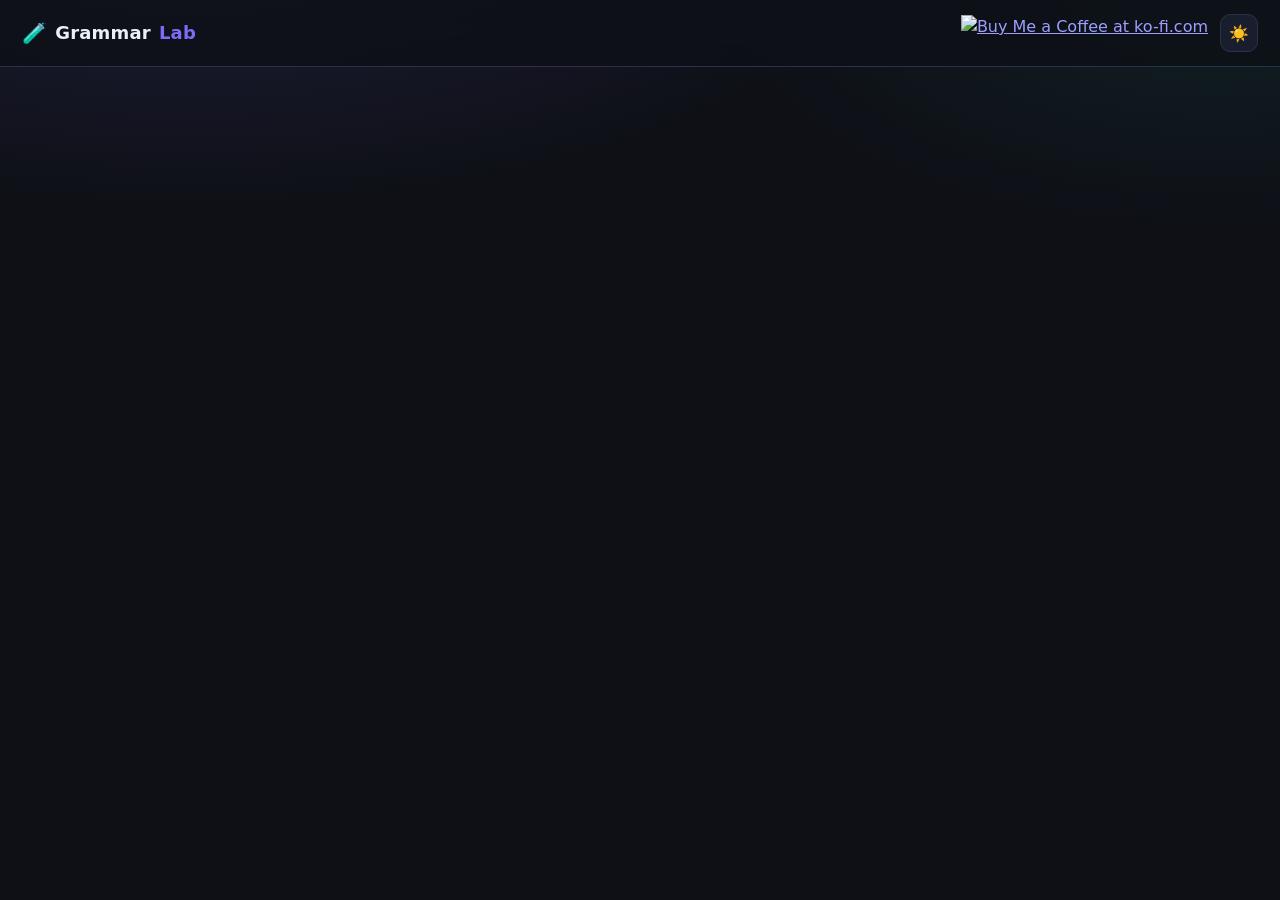
==== index.html @ 800ba4bb "Point every link at wildbil2me/sentence-app Replaces the YOUR-GITHUB-USERNAME placeholders with the " ====
<!DOCTYPE html>
<html lang="en" data-theme="dark">
<head>
  <meta charset="UTF-8" />
  <meta name="viewport" content="width=device-width, initial-scale=1.0" />
  <title>Grammar Lab — sentence building blocks</title>
  <link rel="icon" href="data:image/svg+xml,<svg xmlns=%22http://www.w3.org/2000/svg%22 viewBox=%220 0 100 100%22><text y=%22.9em%22 font-size=%2290%22>🧪</text></svg>" />
  <link rel="stylesheet" href="css/styles.css" />
</head>
<body>
  <nav class="topbar">
    <a class="brand" href="#/"><span class="flask">🧪</span>Grammar <em>Lab</em></a>
    <a class="kofi" href="https://ko-fi.com/O1F623ASR1" target="_blank" rel="noopener noreferrer"><img height="36" style="border:0px;height:36px;" src="https://storage.ko-fi.com/cdn/kofi6.png?v=6" alt="Buy Me a Coffee at ko-fi.com" /></a>
    <button id="theme-toggle" title="Toggle light / dark theme">☀️</button>
  </nav>

  <main id="app"></main>
  <div id="toasts" aria-live="polite"></div>

  <script src="js/labels.js"></script>
  <script src="js/tokenize.js"></script>
  <script src="js/store.js"></script>
  <script src="js/examples.js"></script>
  <script src="js/render.js"></script>
  <script src="js/editor.js"></script>
  <script src="js/display.js"></script>
  <script src="js/quiz.js"></script>
  <script src="js/app.js"></script>
</body>
</html>
---- css/styles.css ----
/* ====================================================================
   Grammar Lab — design system
   ==================================================================== */

:root[data-theme="dark"] {
  --bg: #0e1016;
  --bg-soft: #141826;
  --card: #191e2e;
  --card-2: #1f2537;
  --line: #2b3149;
  --text: #edeff7;
  --muted: #9aa3bd;
  --accent: #7c6cf6;
  --accent-soft: rgba(124, 108, 246, 0.16);
  --accent-2: #2dd4bf;
  --danger: #f4574d;
  --ok: #34d399;
  --shadow: 0 10px 30px rgba(0, 0, 0, 0.35);
  --hl: rgba(255, 214, 79, 0.22);
  --hl-line: #ffd64f;
  --chip-text: #10131c;
  color-scheme: dark;
}

:root[data-theme="light"] {
  --bg: #f4f5fa;
  --bg-soft: #eceef6;
  --card: #ffffff;
  --card-2: #f6f7fc;
  --line: #dcdfeb;
  --text: #1c2133;
  --muted: #5d6478;
  --accent: #5b4bd6;
  --accent-soft: rgba(91, 75, 214, 0.12);
  --accent-2: #0d9488;
  --danger: #d43a31;
  --ok: #0e9f6e;
  --shadow: 0 10px 26px rgba(30, 35, 60, 0.12);
  --hl: rgba(255, 200, 40, 0.35);
  --hl-line: #d99c00;
  --chip-text: #16191f;
  color-scheme: light;
}

* { box-sizing: border-box; margin: 0; padding: 0; }

html { scroll-behavior: smooth; }

body {
  font-family: "Segoe UI Variable Text", "Segoe UI", system-ui, -apple-system, "Helvetica Neue", sans-serif;
  background: var(--bg);
  background-image:
    radial-gradient(1200px 500px at 15% -10%, var(--accent-soft), transparent 60%),
    radial-gradient(900px 420px at 95% 0%, rgba(45, 212, 191, 0.08), transparent 55%);
  background-attachment: fixed;
  color: var(--text);
  line-height: 1.55;
  min-height: 100vh;
}

/* ---------------- top bar ---------------- */
.topbar {
  display: flex;
  align-items: center;
  gap: 12px;
  padding: 14px 22px;
  position: sticky;
  top: 0;
  z-index: 40;
  backdrop-filter: blur(12px);
  background: color-mix(in srgb, var(--bg) 78%, transparent);
  border-bottom: 1px solid var(--line);
}

.topbar .brand {
  font-weight: 700;
  font-size: 18px;
  letter-spacing: 0.2px;
  text-decoration: none;
  color: var(--text);
  display: flex;
  align-items: center;
  gap: 8px;
}

.topbar .brand .flask { font-size: 20px; }
.topbar .brand em { font-style: normal; color: var(--accent); }

.topbar .kofi {
  margin-left: auto;
  display: flex;
  align-items: center;
}

#theme-toggle {
  border: 1px solid var(--line);
  background: var(--card);
  color: var(--text);
  width: 38px;
  height: 38px;
  border-radius: 10px;
  font-size: 16px;
  cursor: pointer;
  transition: transform 0.15s ease, border-color 0.15s ease;
}
#theme-toggle:hover { transform: translateY(-1px); border-color: var(--accent); }

#app { max-width: 1060px; margin: 0 auto; padding: 26px 22px 90px; }

.view { animation: view-in 0.3s ease both; }
@keyframes view-in {
  from { opacity: 0; transform: translateY(8px); }
  to { opacity: 1; transform: none; }
}

/* ---------------- generic components ---------------- */
.card {
  background: var(--card);
  border: 1px solid var(--line);
  border-radius: 16px;
  padding: 20px;
  box-shadow: var(--shadow);
}

.btn {
  display: inline-flex;
  align-items: center;
  gap: 6px;
  padding: 8px 14px;
  border-radius: 10px;
  border: 1px solid var(--line);
  background: var(--card-2);
  color: var(--text);
  font: inherit;
  font-size: 14px;
  font-weight: 600;
  text-decoration: none;
  cursor: pointer;
  transition: transform 0.12s ease, border-color 0.12s ease, background 0.12s ease, box-shadow 0.12s ease;
  user-select: none;
}
.btn:hover { transform: translateY(-1px); border-color: var(--accent); }
.btn:active { transform: translateY(0); }
.btn:disabled { opacity: 0.55; cursor: default; transform: none; }

.btn-primary {
  background: linear-gradient(135deg, var(--accent), color-mix(in srgb, var(--accent) 60%, var(--accent-2)));
  border-color: transparent;
  color: #fff;
}
.btn-primary:hover { box-shadow: 0 6px 18px var(--accent-soft); border-color: transparent; }

.btn-accent { border-color: var(--accent-2); color: var(--accent-2); }
.btn-ghost { background: transparent; border-color: transparent; color: var(--muted); }
.btn-ghost:hover { color: var(--text); border-color: var(--line); }
.btn-danger:hover { border-color: var(--danger); color: var(--danger); }
.btn-sm { padding: 4px 9px; font-size: 13px; border-radius: 8px; }
.btn-big { padding: 12px 22px; font-size: 16px; border-radius: 12px; }

.btn-row { display: flex; align-items: center; gap: 10px; flex-wrap: wrap; margin-top: 12px; }
.btn-row-center { justify-content: center; }
.spacer { flex: 1; }

.muted-note { color: var(--muted); font-size: 13px; }

.pill {
  border: 1px solid var(--line);
  background: var(--card-2);
  color: var(--muted);
  font: inherit;
  font-size: 13px;
  font-weight: 600;
  padding: 5px 12px;
  border-radius: 999px;
  cursor: pointer;
  transition: all 0.15s ease;
}
.pill:hover { border-color: var(--accent); color: var(--text); }
.pill.is-on {
  background: var(--accent-soft);
  border-color: var(--accent);
  color: var(--text);
}
.pill-lg { font-size: 14px; padding: 8px 16px; }
.pill-count {
  display: inline-block;
  background: var(--accent);
  color: #fff;
  border-radius: 999px;
  font-size: 11px;
  padding: 0 7px;
  margin-left: 4px;
}
.pill:not(.is-on) .pill-count { background: var(--line); color: var(--muted); }

.mini-pill {
  display: inline-block;
  font-size: 11px;
  font-weight: 700;
  letter-spacing: 0.3px;
  color: var(--accent);
  background: var(--accent-soft);
  border-radius: 999px;
  padding: 2px 9px;
  margin-right: 5px;
}

.swatch {
  display: inline-block;
  width: 14px;
  height: 14px;
  border-radius: 4px;
  background: var(--c, var(--accent));
  flex: none;
}

.empty-state { text-align: center; padding: 44px 24px; }
.empty-emoji { font-size: 42px; margin-bottom: 10px; }
.empty-state p { color: var(--muted); max-width: 420px; margin: 6px auto 0; }

.hint-strip {
  margin: 16px 0;
  padding: 10px 16px;
  border-radius: 12px;
  border: 1px dashed var(--line);
  color: var(--muted);
  font-size: 14px;
  background: var(--bg-soft);
}

/* ---------------- toasts ---------------- */
#toasts {
  position: fixed;
  bottom: 20px;
  left: 50%;
  transform: translateX(-50%);
  display: flex;
  flex-direction: column;
  align-items: center;
  gap: 8px;
  z-index: 100;
  pointer-events: none;
}
.toast {
  background: var(--card);
  border: 1px solid var(--accent);
  color: var(--text);
  padding: 10px 18px;
  border-radius: 12px;
  font-size: 14px;
  box-shadow: var(--shadow);
  animation: toast-in 0.25s ease;
  max-width: min(90vw, 480px);
}
.toast.hide { opacity: 0; transition: opacity 0.4s ease; }
@keyframes toast-in { from { opacity: 0; transform: translateY(10px); } }

/* ====================================================================
   Library
   ==================================================================== */
.hero { text-align: center; padding: 34px 10px 30px; }
.hero h1 {
  font-size: clamp(38px, 6vw, 56px);
  font-weight: 800;
  letter-spacing: -1px;
}
.hero h1 span {
  background: linear-gradient(120deg, var(--accent), var(--accent-2));
  -webkit-background-clip: text;
  background-clip: text;
  color: transparent;
}
.hero p { color: var(--muted); margin-top: 8px; font-size: 16px; }
.hero .btn-row { margin-top: 22px; }

.lesson-grid {
  display: grid;
  grid-template-columns: repeat(auto-fill, minmax(310px, 1fr));
  gap: 16px;
  margin-top: 10px;
}
.lesson-card { display: flex; flex-direction: column; transition: transform 0.15s ease, border-color 0.15s ease; }
.lesson-card:hover { transform: translateY(-3px); border-color: var(--accent); }
.lesson-card h3 { font-size: 18px; }
.lesson-desc { color: var(--muted); font-size: 13px; margin-top: 4px; flex: 0; }
.lesson-meta { display: flex; gap: 6px; color: var(--muted); font-size: 13px; margin-top: 10px; }
.lesson-layers { margin-top: 8px; }
.lesson-actions { margin-top: auto; padding-top: 14px; }

.section-title {
  font-size: 15px;
  font-weight: 800;
  letter-spacing: 0.6px;
  text-transform: uppercase;
  color: var(--muted);
  margin: 26px 0 12px;
}
.section-sub { margin: -6px 0 12px; }
.examples-block { margin-top: 8px; }
.example-card { display: flex; flex-direction: column; border-style: dashed; }
.example-card:hover { border-color: var(--accent-2); border-style: solid; transform: translateY(-3px); }
.example-card .lesson-desc { flex: 1; }

/* ====================================================================
   Sentence rendering (shared by editor / present / quiz)
   ==================================================================== */
.gl-sentence { overflow-x: auto; padding: 6px 2px 10px; }

.gl-grid {
  display: inline-grid;
  column-gap: 0.42em;
  row-gap: 7px;
  align-items: center;
  padding: 4px;
}

.gl-token {
  font-size: 19px;
  padding: 2px 1px 4px;
  border-bottom: 3px solid transparent;
  border-radius: 4px 4px 0 0;
  white-space: nowrap;
  touch-action: none;
}
.gl-size-lg .gl-token { font-size: clamp(24px, 3.4vw, 34px); border-bottom-width: 4px; }

.gl-grid.is-interactive .gl-token { cursor: crosshair; }
.gl-grid.is-interactive .gl-token:hover { background: var(--accent-soft); }

.gl-token.has-pos { border-bottom-color: var(--c); }

.gl-token.is-sel { background: var(--accent-soft); box-shadow: 0 0 0 1px var(--accent); }
.gl-token.is-sel-first { border-top-left-radius: 6px; border-bottom-left-radius: 6px; }
.gl-token.is-sel-last { border-top-right-radius: 6px; border-bottom-right-radius: 6px; }

.gl-token.is-hl {
  background: var(--hl);
  box-shadow: 0 2px 0 var(--hl-line);
  animation: hl-pulse 1.6s ease infinite;
}
@keyframes hl-pulse {
  0%, 100% { box-shadow: 0 2px 0 var(--hl-line); }
  50% { box-shadow: 0 3px 0 var(--hl-line), 0 0 14px var(--hl); }
}
.gl-token.is-hl-first { border-top-left-radius: 6px; border-bottom-left-radius: 6px; }
.gl-token.is-hl-last { border-top-right-radius: 6px; border-bottom-right-radius: 6px; }

.gl-chip {
  justify-self: center;
  font: inherit;
  font-size: 10.5px;
  font-weight: 800;
  letter-spacing: 0.4px;
  color: var(--chip-text);
  background: var(--c);
  border: none;
  border-radius: 6px;
  padding: 1px 7px;
  cursor: pointer;
  transition: transform 0.12s ease;
  animation: pop-in 0.22s ease both;
}
.gl-chip:hover { transform: scale(1.12); }
.gl-size-lg .gl-chip { font-size: 13px; padding: 2px 9px; }

/* Family (broad-class) chip stacked above a drilled-down subtype chip. */
.gl-chip-parent {
  background: color-mix(in srgb, var(--c) 20%, var(--card));
  color: var(--c);
  box-shadow: inset 0 0 0 1px color-mix(in srgb, var(--c) 60%, transparent);
  font-weight: 800;
  letter-spacing: 0.2px;
}

.gl-bar {
  font: inherit;
  display: flex;
  align-items: center;
  gap: 6px;
  min-width: 0;
  border: 1px solid color-mix(in srgb, var(--c) 55%, transparent);
  border-top: 3px solid var(--c);
  background: color-mix(in srgb, var(--c) 13%, var(--card));
  color: var(--text);
  border-radius: 7px;
  padding: 2px 8px 3px;
  font-size: 12px;
  cursor: pointer;
  text-align: left;
  transition: transform 0.12s ease, background 0.12s ease;
  animation: pop-in 0.22s ease both;
}
.gl-bar:hover { transform: translateY(-1px); background: color-mix(in srgb, var(--c) 24%, var(--card)); }
.gl-bar-abbr { font-weight: 800; color: var(--c); flex: none; }
.gl-bar-name { overflow: hidden; text-overflow: ellipsis; white-space: nowrap; color: var(--muted); }
.gl-bar-note { flex: none; font-size: 11px; opacity: 0.8; }
.gl-size-lg .gl-bar { font-size: 15px; padding: 4px 10px 5px; border-radius: 9px; }

@keyframes pop-in {
  from { opacity: 0; transform: scale(0.85); }
  to { opacity: 1; transform: none; }
}

/* ---------------- sentence type badges ---------------- */
.type-badges { display: flex; gap: 8px; flex-wrap: wrap; justify-content: center; margin-top: 16px; }
.type-badge {
  display: inline-flex;
  align-items: baseline;
  gap: 6px;
  font: inherit;
  background: color-mix(in srgb, var(--c) 14%, var(--card));
  border: 1px solid color-mix(in srgb, var(--c) 55%, transparent);
  border-left: 4px solid var(--c);
  border-radius: 8px;
  padding: 4px 12px;
  color: var(--text);
  cursor: default;
  animation: pop-in 0.22s ease both;
}
button.type-badge { cursor: pointer; transition: transform 0.12s ease, background 0.12s ease; }
button.type-badge:hover { transform: translateY(-1px); background: color-mix(in srgb, var(--c) 26%, var(--card)); }
.type-badge-cat {
  font-size: 10px;
  font-weight: 800;
  letter-spacing: 0.6px;
  text-transform: uppercase;
  color: var(--muted);
}
.type-badge-name { font-weight: 700; color: var(--c); }
.gl-size-lg + .type-badges .type-badge, .stage .type-badge { font-size: 15px; padding: 6px 14px; }

/* ---------------- editor sentence-type picker ---------------- */
.type-picker { display: flex; flex-direction: column; gap: 6px; margin-bottom: 12px; }
.type-picker-row { display: flex; align-items: center; gap: 6px; flex-wrap: wrap; }
.type-picker-label {
  font-size: 11px;
  font-weight: 800;
  letter-spacing: 0.6px;
  text-transform: uppercase;
  color: var(--muted);
  min-width: 74px;
}
.type-pill { font-size: 12px; padding: 3px 10px; }
.type-pill.is-on {
  background: color-mix(in srgb, var(--c) 18%, var(--card-2));
  border-color: var(--c);
  color: var(--text);
}
.type-pill.is-on .pill-count, .type-pill.is-on::after { color: var(--c); }

/* ---------------- popover ---------------- */
.gl-popover {
  position: absolute;
  z-index: 60;
  background: var(--card);
  border: 1px solid var(--line);
  border-radius: 14px;
  box-shadow: var(--shadow);
  padding: 14px;
  width: min(440px, calc(100vw - 24px));
  max-height: min(72vh, 620px);
  overflow-y: auto;
  animation: pop-in 0.16s ease both;
}

.palette-target {
  font-size: 13px;
  color: var(--muted);
  font-style: italic;
  margin-bottom: 8px;
  border-bottom: 1px solid var(--line);
  padding-bottom: 8px;
}
.palette-group { margin-top: 10px; }
.palette-group:first-of-type { margin-top: 0; }
.palette-group-name {
  font-size: 11px;
  font-weight: 800;
  letter-spacing: 1px;
  text-transform: uppercase;
  color: var(--muted);
  margin-bottom: 6px;
}
.palette-grid { display: flex; flex-wrap: wrap; gap: 6px; }
.palette-grid-stacked { flex-direction: column; align-items: stretch; gap: 8px; }
.palette-subgroup {
  display: flex;
  flex-wrap: wrap;
  gap: 6px;
  align-items: center;
  padding-bottom: 8px;
  border-bottom: 1px dashed var(--line);
}
.palette-subgroup:last-child { padding-bottom: 0; border-bottom: none; }
.palette-label {
  font: inherit;
  font-size: 12.5px;
  color: var(--text);
  background: color-mix(in srgb, var(--c) 12%, var(--card-2));
  border: 1px solid color-mix(in srgb, var(--c) 45%, transparent);
  border-left: 4px solid var(--c);
  border-radius: 8px;
  padding: 4px 9px;
  cursor: pointer;
  transition: transform 0.1s ease, background 0.1s ease;
}
.palette-label b { color: var(--c); margin-right: 2px; }
.palette-label:hover { transform: translateY(-1px); background: color-mix(in srgb, var(--c) 26%, var(--card-2)); }
.palette-subgroup > .palette-label:first-child { font-weight: 700; }
.palette-label-sub {
  font-size: 11.5px;
  padding: 3px 8px;
  background: color-mix(in srgb, var(--c) 7%, var(--card-2));
  border-left-width: 3px;
  color: var(--muted);
}
.palette-label-sub b { font-weight: 700; }
.palette-label-sub:hover { color: var(--text); background: color-mix(in srgb, var(--c) 18%, var(--card-2)); }

.ann-details-head { display: flex; align-items: center; gap: 8px; }
.ann-details-quote { font-style: italic; color: var(--muted); margin: 8px 0 6px; }
.ann-details-desc { font-size: 14px; }
.ann-details-example { font-size: 13px; color: var(--muted); margin-top: 6px; }
.ann-details-example b { color: var(--accent-2); }
.ann-note {
  margin-top: 10px;
  background: var(--accent-soft);
  border-left: 3px solid var(--accent);
  border-radius: 6px;
  padding: 8px 12px;
  font-size: 14px;
}
.ann-details textarea { margin-top: 10px; }

/* ====================================================================
   Editor
   ==================================================================== */
.editor-head-top { display: flex; align-items: center; gap: 8px; flex-wrap: wrap; }

.saved-flash {
  color: var(--ok);
  font-size: 13px;
  font-weight: 700;
  opacity: 0;
}
.saved-flash.show { animation: saved 1.6s ease both; }
@keyframes saved {
  0% { opacity: 0; transform: translateY(3px); }
  15%, 70% { opacity: 1; transform: none; }
  100% { opacity: 0; }
}

.title-input, .desc-input {
  width: 100%;
  background: transparent;
  border: none;
  border-bottom: 1px solid transparent;
  color: var(--text);
  font: inherit;
  padding: 4px 2px;
  outline: none;
}
.title-input { font-size: 26px; font-weight: 800; margin-top: 10px; }
.desc-input { font-size: 14px; color: var(--muted); }
.title-input:hover, .desc-input:hover,
.title-input:focus, .desc-input:focus { border-bottom-color: var(--line); }

.layer-toggles { display: flex; align-items: center; gap: 8px; flex-wrap: wrap; margin-top: 12px; }
.layer-toggles-label { color: var(--muted); font-size: 13px; font-weight: 600; }

.sentence-list { display: flex; flex-direction: column; gap: 14px; }

.sentence-card-head {
  display: flex;
  align-items: center;
  gap: 10px;
  border-bottom: 1px solid var(--line);
  padding-bottom: 10px;
  margin-bottom: 8px;
}
.sentence-num { font-weight: 800; font-size: 13px; letter-spacing: 0.6px; text-transform: uppercase; color: var(--accent); }
.sentence-meta { color: var(--muted); font-size: 13px; }
.sentence-tip { color: var(--muted); font-size: 13px; font-style: italic; padding: 2px 4px 0; }

.text-edit {
  width: 100%;
  background: var(--bg-soft);
  border: 1px solid var(--line);
  border-radius: 10px;
  color: var(--text);
  font: inherit;
  font-size: 15px;
  padding: 10px 12px;
  resize: vertical;
  outline: none;
}
.text-edit:focus { border-color: var(--accent); }

.add-text-card h3 { font-size: 15px; margin-bottom: 10px; color: var(--muted); }

/* ====================================================================
   Present mode
   ==================================================================== */
.present-head { display: flex; align-items: flex-start; gap: 12px; flex-wrap: wrap; margin-bottom: 16px; }
.present-title h2 { font-size: 22px; }

.present-controls { display: flex; align-items: center; gap: 10px; flex-wrap: wrap; margin-bottom: 14px; }
.layer-chips { display: flex; gap: 8px; flex-wrap: wrap; }

.stage {
  min-height: 260px;
  display: flex;
  flex-direction: column;
  align-items: center;
  justify-content: center;
  text-align: center;
  padding: 34px 26px;
}
.stage .gl-sentence { max-width: 100%; }
.stage-counter {
  font-size: 12px;
  font-weight: 800;
  letter-spacing: 1.4px;
  text-transform: uppercase;
  color: var(--muted);
  margin-bottom: 18px;
}
.stage-tip { color: var(--muted); font-style: italic; margin-top: 16px; }

.explain { margin-top: 14px; animation: view-in 0.25s ease both; }

.present-nav { display: flex; align-items: center; justify-content: center; gap: 18px; margin-top: 18px; }
.dots { display: flex; gap: 8px; flex-wrap: wrap; justify-content: center; }
.dot {
  width: 11px;
  height: 11px;
  border-radius: 50%;
  border: 1px solid var(--line);
  background: var(--card-2);
  cursor: pointer;
  padding: 0;
  transition: all 0.15s ease;
}
.dot.is-on { background: var(--accent); border-color: var(--accent); transform: scale(1.25); }

/* ====================================================================
   Quiz mode
   ==================================================================== */
.quiz-setup h3 { margin: 14px 0 8px; font-size: 15px; }
.quiz-setup h3:first-child { margin-top: 0; }

.quiz-head { display: flex; align-items: center; gap: 12px; margin-bottom: 16px; }
.quiz-progress {
  flex: 1;
  height: 10px;
  background: var(--card-2);
  border: 1px solid var(--line);
  border-radius: 999px;
  overflow: hidden;
}
.quiz-progress-fill {
  height: 100%;
  border-radius: 999px;
  background: linear-gradient(90deg, var(--accent), var(--accent-2));
  transition: width 0.4s ease;
}
.quiz-score { font-weight: 800; color: var(--ok); }
.quiz-streak { font-weight: 800; color: #f5a623; animation: pop-in 0.3s ease; }

.quiz-card { padding: 26px; }
.quiz-count {
  font-size: 12px;
  font-weight: 800;
  letter-spacing: 1.2px;
  text-transform: uppercase;
  color: var(--muted);
}
.quiz-prompt { font-size: 21px; margin: 8px 0 16px; }
.quiz-prompt mark { background: var(--hl); color: inherit; border-radius: 4px; padding: 0 5px; box-shadow: 0 2px 0 var(--hl-line); }
.prompt-label {
  color: var(--c);
  border-bottom: 3px solid var(--c);
  font-weight: 800;
}

.quiz-stage {
  background: var(--bg-soft);
  border: 1px solid var(--line);
  border-radius: 12px;
  padding: 16px;
  margin-bottom: 16px;
}

.quiz-answers { display: flex; flex-wrap: wrap; gap: 10px; }
.quiz-option {
  font: inherit;
  font-size: 15px;
  font-weight: 600;
  color: var(--text);
  background: var(--card-2);
  border: 1px solid var(--line);
  border-left: 5px solid var(--c);
  border-radius: 10px;
  padding: 10px 18px;
  cursor: pointer;
  transition: transform 0.12s ease, border-color 0.12s ease;
}
.quiz-option:hover:not(:disabled) { transform: translateY(-1px); border-color: var(--c); }
.quiz-option.is-right { border-color: var(--ok); background: color-mix(in srgb, var(--ok) 16%, var(--card-2)); }
.quiz-option.is-wrong { border-color: var(--danger); background: color-mix(in srgb, var(--danger) 14%, var(--card-2)); animation: shake 0.3s ease; }
@keyframes shake {
  25% { transform: translateX(-4px); }
  75% { transform: translateX(4px); }
}

.quiz-feedback {
  margin-top: 16px;
  border-radius: 12px;
  padding: 14px 16px;
  font-size: 15px;
  animation: view-in 0.25s ease both;
}
.quiz-feedback.is-right { background: color-mix(in srgb, var(--ok) 12%, var(--card)); border: 1px solid var(--ok); }
.quiz-feedback.is-wrong { background: color-mix(in srgb, var(--danger) 10%, var(--card)); border: 1px solid var(--danger); }

.quiz-results { text-align: center; padding: 40px 26px; position: relative; overflow: hidden; }
.quiz-results h2 { margin-top: 16px; }
.quiz-results h3 { margin: 22px 0 10px; font-size: 15px; color: var(--muted); text-align: left; }

.score-ring {
  width: 130px;
  height: 130px;
  margin: 0 auto;
  border-radius: 50%;
  display: flex;
  align-items: center;
  justify-content: center;
  background: conic-gradient(var(--accent) calc(var(--pct) * 1%), var(--card-2) 0);
  animation: pop-in 0.4s ease both;
}
.score-ring span {
  width: 102px;
  height: 102px;
  border-radius: 50%;
  background: var(--card);
  display: flex;
  align-items: center;
  justify-content: center;
  font-size: 30px;
  font-weight: 800;
}

.missed-row {
  display: flex;
  gap: 10px;
  align-items: flex-start;
  text-align: left;
  padding: 10px 12px;
  border: 1px solid var(--line);
  border-radius: 10px;
  margin-bottom: 8px;
  background: var(--card-2);
  font-size: 14px;
}
.missed-row .swatch { margin-top: 4px; }

.confetti { position: absolute; inset: 0; pointer-events: none; overflow: hidden; }
.confetti span {
  position: absolute;
  top: -30px;
  animation: fall 3s linear both;
}
@keyframes fall {
  to { transform: translateY(110vh) rotate(360deg); opacity: 0.4; }
}

/* ---------------- small screens ---------------- */
@media (max-width: 640px) {
  #app { padding: 16px 12px 70px; }
  .card { padding: 14px; }
  .quiz-prompt { font-size: 18px; }
  .hero p br { display: none; }
}
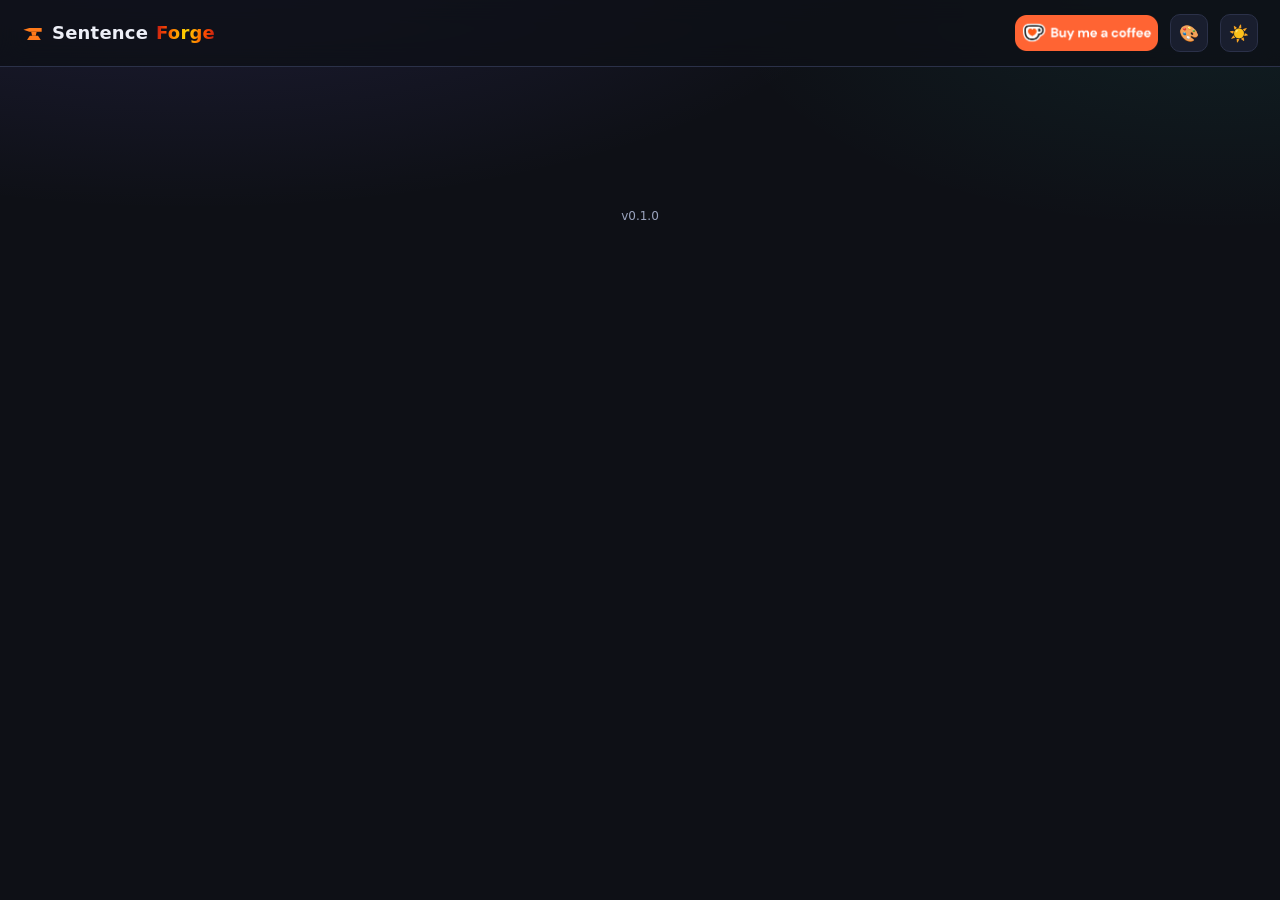
==== commit b79b64bb: "Tier B CVD palette: opt-in color-blind-friendly grammar colors Add a viewer-selectable alternate gra" ====
--- a/index.html
+++ b/index.html
@@ -3,19 +3,21 @@
 <head>
   <meta charset="UTF-8" />
   <meta name="viewport" content="width=device-width, initial-scale=1.0" />
-  <title>Grammar Lab — sentence building blocks</title>
-  <link rel="icon" href="data:image/svg+xml,<svg xmlns=%22http://www.w3.org/2000/svg%22 viewBox=%220 0 100 100%22><text y=%22.9em%22 font-size=%2290%22>🧪</text></svg>" />
+  <title>Sentence Forge — sentence building blocks</title>
+  <link rel="icon" href="data:image/svg+xml,<svg xmlns=%22http://www.w3.org/2000/svg%22 viewBox=%220 0 24 24%22 fill=%22%237c6cf6%22><polygon points=%221.5,8.5 8,6.5 21.5,6.5 21.5,10.5 8,10.5%22/><polygon points=%2210,10.5 16,10.5 15,15 11,15%22/><polygon points=%225.5,19.5 20.5,19.5 17.5,15 8.5,15%22/></svg>" />
   <link rel="stylesheet" href="css/styles.css" />
 </head>
 <body>
   <nav class="topbar">
-    <a class="brand" href="#/"><span class="flask">🧪</span>Grammar <em>Lab</em></a>
-    <a class="kofi" href="https://ko-fi.com/O1F623ASR1" target="_blank" rel="noopener noreferrer"><img height="36" style="border:0px;height:36px;" src="https://storage.ko-fi.com/cdn/kofi6.png?v=6" alt="Buy Me a Coffee at ko-fi.com" /></a>
+    <a class="brand" href="#/"><svg class="anvil" viewBox="0 0 24 24" aria-hidden="true"><polygon points="1.5,8.5 8,6.5 21.5,6.5 21.5,10.5 8,10.5"/><polygon points="10,10.5 16,10.5 15,15 11,15"/><polygon points="5.5,19.5 20.5,19.5 17.5,15 8.5,15"/></svg>Sentence <em>Forge</em></a>
+    <a class="kofi" href="https://ko-fi.com/O1F623ASR1" target="_blank" rel="noopener noreferrer" title="Buy Me a Coffee at ko-fi.com"><img src="[data-uri]" alt="Buy Me a Coffee at ko-fi.com" /></a>
+    <button id="palette-toggle" title="Grammar colors: default (click for color-blind-friendly)" aria-pressed="false">🎨</button>
     <button id="theme-toggle" title="Toggle light / dark theme">☀️</button>
   </nav>
 
   <main id="app"></main>
   <div id="toasts" aria-live="polite"></div>
+  <footer class="appfoot"><span data-role="version"></span></footer>
 
   <script src="js/labels.js"></script>
   <script src="js/tokenize.js"></script>
--- a/css/styles.css
+++ b/css/styles.css
@@ -1,5 +1,5 @@
 /* ====================================================================
-   Grammar Lab — design system
+   Sentence Forge — design system
    ==================================================================== */
 
 :root[data-theme="dark"] {
@@ -42,6 +42,17 @@
   color-scheme: light;
 }
 
+/* "Forge heat" brand palette — the glowing-metal gradient shared by the hero
+   wordmark and the top-bar brand. Theme-independent (identical in light/dark). */
+:root {
+  --forge-gradient: linear-gradient(
+    100deg,
+    #b31217 0%, #ff4e00 20%, #ff9a00 35%, #ffd400 50%,
+    #ff9a00 65%, #ff4e00 80%, #b31217 100%
+  );
+  --forge-solid: #ff7a1a;
+}
+
 * { box-sizing: border-box; margin: 0; padding: 0; }
 
 html { scroll-behavior: smooth; }
@@ -83,16 +94,30 @@
   gap: 8px;
 }
 
-.topbar .brand .flask { font-size: 20px; }
-.topbar .brand em { font-style: normal; color: var(--accent); }
+.topbar .brand .anvil {
+  width: 22px;
+  height: 22px;
+  fill: var(--forge-solid);
+  flex: none;
+}
+.topbar .brand em {
+  font-style: normal;
+  background: var(--forge-gradient);
+  background-size: 100% 100%;
+  -webkit-background-clip: text;
+  background-clip: text;
+  color: transparent;
+}
 
 .topbar .kofi {
   margin-left: auto;
   display: flex;
   align-items: center;
 }
-
-#theme-toggle {
+.topbar .kofi img { height: 36px; width: auto; border: 0; display: block; }
+
+#theme-toggle,
+#palette-toggle {
   border: 1px solid var(--line);
   background: var(--card);
   color: var(--text);
@@ -103,7 +128,10 @@
   cursor: pointer;
   transition: transform 0.15s ease, border-color 0.15s ease;
 }
-#theme-toggle:hover { transform: translateY(-1px); border-color: var(--accent); }
+#theme-toggle:hover,
+#palette-toggle:hover { transform: translateY(-1px); border-color: var(--accent); }
+/* Pressed state for the color-blind palette toggle (aria-pressed=true). */
+#palette-toggle[aria-pressed="true"] { border-color: var(--accent); box-shadow: inset 0 0 0 1px var(--accent); }
 
 #app { max-width: 1060px; margin: 0 auto; padding: 26px 22px 90px; }
 
@@ -181,7 +209,16 @@
   border-color: var(--accent);
   color: var(--text);
 }
-.pill-lg { font-size: 14px; padding: 8px 16px; }
+/* Fixed height so a pill that wraps to a second row never collapses into a
+   thin bar; inline-flex vertically centers the label and its count. */
+.pill-lg {
+  display: inline-flex;
+  align-items: center;
+  min-height: 40px;
+  box-sizing: border-box;
+  font-size: 14px;
+  padding: 8px 16px;
+}
 .pill-count {
   display: inline-block;
   background: var(--accent);
@@ -216,6 +253,12 @@
 
 .empty-state { text-align: center; padding: 44px 24px; }
 .empty-emoji { font-size: 42px; margin-bottom: 10px; }
+.empty-anvil {
+  width: 48px;
+  height: 48px;
+  fill: var(--muted);
+  margin-bottom: 10px;
+}
 .empty-state p { color: var(--muted); max-width: 420px; margin: 6px auto 0; }
 
 .hint-strip {
@@ -264,14 +307,119 @@
   font-weight: 800;
   letter-spacing: -1px;
 }
-.hero h1 span {
-  background: linear-gradient(120deg, var(--accent), var(--accent-2));
+.hero h1 .fx {
+  background: var(--forge-gradient);
+  background-size: 220% 100%;
   -webkit-background-clip: text;
   background-clip: text;
   color: transparent;
+  animation: forge-heat 4s ease-in-out infinite;
+}
+@keyframes forge-heat {
+  0%   { background-position: 0% 50%; }
+  50%  { background-position: 100% 50%; }
+  100% { background-position: 0% 50%; }
+}
+@media (prefers-reduced-motion: reduce) {
+  .hero h1 .fx { animation: none; }
+}
+/* "Alpha" badge riding the end of the wordmark. */
+.hero h1 .hero-alpha {
+  display: inline-block;
+  vertical-align: top;
+  transform: translateY(0.35em);
+  margin-left: 10px;
+  font-size: 0.28em;
+  font-weight: 800;
+  letter-spacing: 1.5px;
+  text-transform: uppercase;
+  color: #fff;
+  -webkit-text-fill-color: #fff;
+  background: var(--forge-solid);
+  border-radius: 999px;
+  padding: 4px 10px;
 }
 .hero p { color: var(--muted); margin-top: 8px; font-size: 16px; }
-.hero .btn-row { margin-top: 22px; }
+.hero-actions { margin: 20px 0 42px; }
+
+/* ---- "how the blocks work" self-playing demo (above Your lessons) ---- */
+.blocks-demo { text-align: center; margin: 6px 0 8px; }
+.blocks-demo-cap { color: var(--muted); font-size: 14px; margin-bottom: 10px; }
+.blocks-demo-card {
+  display: inline-block;
+  position: relative;
+  max-width: 100%;
+  padding: 14px 20px 16px;
+}
+.blocks-demo-stage { display: flex; justify-content: center; }
+.blocks-demo-stage .gl-sentence { align-items: center; }
+/* Colour eases in with the Words layer instead of snapping on. */
+.blocks-demo-stage .gl-token { transition: border-bottom-color 0.3s ease; }
+
+.blocks-demo-steps {
+  display: flex;
+  align-items: center;
+  justify-content: center;
+  gap: 8px;
+  margin-top: 12px;
+}
+.blocks-demo-pill {
+  font-size: 11px;
+  font-weight: 800;
+  letter-spacing: 0.5px;
+  text-transform: uppercase;
+  color: var(--muted);
+  background: var(--card-2);
+  border: 1px solid var(--line);
+  border-radius: 999px;
+  padding: 3px 12px;
+  transition: color 0.25s ease, background 0.25s ease, border-color 0.25s ease;
+}
+.blocks-demo-pill.is-on {
+  color: var(--accent);
+  background: var(--accent-soft);
+  border-color: var(--accent);
+}
+.blocks-demo-arrow { color: var(--muted); font-size: 12px; opacity: 0.7; }
+
+/* Fake pointer that clicks each step pill as its layer appears. */
+.blocks-demo-cursor {
+  position: absolute;
+  top: 0;
+  left: 0;
+  width: 22px;
+  height: 22px;
+  z-index: 3;
+  pointer-events: none;
+  transform-origin: top left;
+  transition: transform 0.45s cubic-bezier(0.4, 0.1, 0.2, 1);
+  filter: drop-shadow(0 2px 3px rgba(0, 0, 0, 0.4));
+}
+.blocks-demo-cursor svg { display: block; }
+.blocks-demo-cursor svg path {
+  fill: #fff;
+  stroke: #10131c;
+  stroke-width: 1.4;
+  stroke-linejoin: round;
+}
+/* The tap scale lives on the inner svg so it can't fight the wrapper's
+   translate; its origin is the pointer tip so the tip stays put. */
+.blocks-demo-cursor.is-tap svg {
+  transform-origin: 6px 4px;
+  animation: bd-cursor-tap 0.32s ease;
+}
+@keyframes bd-cursor-tap {
+  0%, 100% { transform: scale(1); }
+  45% { transform: scale(0.76); }
+}
+.blocks-demo-pill.is-tap { animation: bd-pill-tap 0.5s ease; }
+@keyframes bd-pill-tap {
+  0% { box-shadow: 0 0 0 0 var(--accent-soft); }
+  100% { box-shadow: 0 0 0 9px transparent; }
+}
+@media (prefers-reduced-motion: reduce) {
+  .blocks-demo-cursor { display: none; }
+}
 
 .lesson-grid {
   display: grid;
@@ -295,6 +443,9 @@
   color: var(--muted);
   margin: 26px 0 12px;
 }
+.section-head { display: flex; align-items: center; justify-content: space-between; gap: 12px; }
+.section-head .section-title { margin-bottom: 0; }
+.appfoot { text-align: center; padding: 24px 12px; color: var(--muted); font-size: 12px; }
 .section-sub { margin: -6px 0 12px; }
 .examples-block { margin-top: 8px; }
 .example-card { display: flex; flex-direction: column; border-style: dashed; }
@@ -304,15 +455,33 @@
 /* ====================================================================
    Sentence rendering (shared by editor / present / quiz)
    ==================================================================== */
-.gl-sentence { overflow-x: auto; padding: 6px 2px 10px; }
+/* Tokens wrap onto successive lines: one .gl-grid per visual line, stacked
+   vertically so a long sentence grows downward instead of scrolling sideways. */
+.gl-sentence {
+  display: flex;
+  flex-direction: column;
+  align-items: flex-start;
+  row-gap: 10px;
+  padding: 6px 2px 10px;
+}
 
 .gl-grid {
   display: inline-grid;
   column-gap: 0.42em;
   row-gap: 7px;
   align-items: center;
+  justify-content: start;
   padding: 4px;
-}
+  max-width: 100%;
+  /* Only an over-wide single line (e.g. one token longer than the container)
+     scrolls, and it scrolls alone — never the whole sentence. The scrollbar
+     chrome is hidden: a long annotation label wider than its token no longer
+     shows a bar (the recurring narrow-width eyesore), while an over-wide token
+     stays reachable by wheel/trackpad/touch scroll. */
+  overflow-x: auto;
+  scrollbar-width: none;          /* Firefox */
+}
+.gl-grid::-webkit-scrollbar { display: none; }   /* Chromium / Edge / WebKit */
 
 .gl-token {
   font-size: 19px;
@@ -378,6 +547,10 @@
   align-items: center;
   gap: 6px;
   min-width: 0;
+  /* One labeled bar's natural height (12px x 1.55 + 5px padding + 4px border),
+     so an empty continuation segment of a wrapped span can't collapse into a
+     thin bar. Same collapse the layer pills solve with .pill-lg min-height. */
+  min-height: 28px;
   border: 1px solid color-mix(in srgb, var(--c) 55%, transparent);
   border-top: 3px solid var(--c);
   background: color-mix(in srgb, var(--c) 13%, var(--card));
@@ -391,10 +564,27 @@
   animation: pop-in 0.22s ease both;
 }
 .gl-bar:hover { transform: translateY(-1px); background: color-mix(in srgb, var(--c) 24%, var(--card)); }
+
+/* Segment edges cut by a line break: square the inner corner and drop the
+   cut border so a wrapped chip/bar reads as one continuous band. */
+.gl-bar.is-cont-left, .gl-chip.is-cont-left {
+  border-top-left-radius: 0; border-bottom-left-radius: 0;
+}
+.gl-bar.is-cont-right, .gl-chip.is-cont-right {
+  border-top-right-radius: 0; border-bottom-right-radius: 0;
+}
+.gl-bar.is-cont-left { border-left-color: transparent; }
+.gl-bar.is-cont-right { border-right-color: transparent; }
+
 .gl-bar-abbr { font-weight: 800; color: var(--c); flex: none; }
 .gl-bar-name { overflow: hidden; text-overflow: ellipsis; white-space: nowrap; color: var(--muted); }
 .gl-bar-note { flex: none; font-size: 11px; opacity: 0.8; }
-.gl-size-lg .gl-bar { font-size: 15px; padding: 4px 10px 5px; border-radius: 9px; }
+.gl-size-lg .gl-bar { font-size: 15px; padding: 4px 10px 5px; border-radius: 9px; min-height: 37px; }
+
+/* Reserved-but-hidden layer (Present mode): keeps its grid track's height so a
+   toggled layer appears in place instead of resizing the whole block.
+   visibility:hidden also makes the chip/bar unclickable, which is what we want. */
+.gl-hidden { visibility: hidden; }
 
 @keyframes pop-in {
   from { opacity: 0; transform: scale(0.85); }
@@ -448,6 +638,43 @@
 }
 .type-pill.is-on .pill-count, .type-pill.is-on::after { color: var(--c); }
 
+/* ---------------- sentence note ---------------- */
+/* Present-mode line under the type badges; only shown when a note exists. */
+.sentence-note {
+  max-width: 640px;
+  margin: 12px auto 0;
+  text-align: center;
+  color: var(--muted);
+  font-size: 14px;
+  font-style: italic;
+  line-height: 1.4;
+}
+.stage .sentence-note { font-size: 15px; }
+.sentence-note-tag {
+  font-size: 10px;
+  font-weight: 800;
+  letter-spacing: 0.6px;
+  text-transform: uppercase;
+  font-style: normal;
+}
+/* Editor: free-text note field beneath the type picker. */
+.sentence-note-edit { display: flex; align-items: center; gap: 6px; margin-bottom: 12px; }
+.sentence-notes-input {
+  flex: 1;
+  min-width: 0;
+  background: var(--bg-soft);
+  border: 1px solid var(--line);
+  border-radius: 8px;
+  color: var(--text);
+  font: inherit;
+  font-size: 13px;
+  padding: 5px 10px;
+  outline: none;
+}
+.sentence-notes-input:focus { border-color: var(--accent); }
+/* Practice feedback: note appended after the type explanation. */
+.quiz-note { color: var(--muted); font-style: italic; }
+
 /* ---------------- popover ---------------- */
 .gl-popover {
   position: absolute;
@@ -601,20 +828,54 @@
 /* ====================================================================
    Present mode
    ==================================================================== */
-.present-head { display: flex; align-items: flex-start; gap: 12px; flex-wrap: wrap; margin-bottom: 16px; }
+/* Present gets a wider column than the rest of the app so the sentence has more
+   room to breathe (and wraps less), and a trimmed bottom padding so the stage
+   can claim the height. The view is a full-height flex column whose middle —
+   the stage — is the only part that scrolls. */
+#app:has(.view-present) { max-width: 1280px; padding-bottom: 28px; }
+
+.view-present {
+  display: flex;
+  flex-direction: column;
+  min-height: calc(100vh - 120px);
+}
+
+/* Title and the Edit / Quiz / Full screen actions share one row: the title
+   column grows to fill (basis 0 so its long description never forces a wrap),
+   the actions stay a fixed cluster on the right. */
+.present-head { display: flex; align-items: flex-start; gap: 12px; flex-wrap: wrap; margin-bottom: 14px; }
+.present-title { flex: 1 1 0; min-width: 0; }
 .present-title h2 { font-size: 22px; }
+.present-title .muted-note {
+  display: -webkit-box;
+  -webkit-line-clamp: 2;
+  -webkit-box-orient: vertical;
+  overflow: hidden;
+}
+.present-actions { display: flex; align-items: center; gap: 8px; flex: none; }
 
 .present-controls { display: flex; align-items: center; gap: 10px; flex-wrap: wrap; margin-bottom: 14px; }
-.layer-chips { display: flex; gap: 8px; flex-wrap: wrap; }
+/* align-content:flex-start keeps wrapped rows from being stretched into thin
+   bars; the pills carry their own fixed height. */
+.layer-chips { display: flex; align-items: center; align-content: flex-start; gap: 8px; flex-wrap: wrap; }
+
+/* Stage + the vertical sentence switcher sit side by side; the stage takes all
+   remaining width and height, the switcher is a fixed rail on the right. */
+.present-main { display: flex; align-items: stretch; gap: 16px; flex: 1 1 auto; min-height: 0; }
 
 .stage {
+  flex: 1 1 auto;
+  min-width: 0;
   min-height: 260px;
   display: flex;
   flex-direction: column;
   align-items: center;
-  justify-content: center;
+  /* safe center: centers when it fits, falls back to start when the breakdown
+     is taller than the card so the top can't be clipped past the scroll edge. */
+  justify-content: safe center;
   text-align: center;
-  padding: 34px 26px;
+  padding: 34px 30px;
+  overflow: auto;
 }
 .stage .gl-sentence { max-width: 100%; }
 .stage-counter {
@@ -627,10 +888,52 @@
 }
 .stage-tip { color: var(--muted); font-style: italic; margin-top: 16px; }
 
+/* Key button reuses the pill "on" look so its pressed state reads at a glance. */
+.btn[data-act="key"].is-on { background: var(--accent-soft); border-color: var(--accent); color: var(--text); }
+
+/* The Key legend: a muted full-width band under the stage. Each shown layer is a
+   group (heading + its labels); every label is a swatch · abbr · name item, with
+   generous gaps so it stays legible on a projector. */
+.present-legend {
+  margin-top: 14px;
+  padding: 14px 18px;
+  background: var(--card-2);
+  border: 1px solid var(--line);
+  border-radius: 12px;
+  animation: view-in 0.25s ease both;
+}
+.legend-group { display: flex; flex-wrap: wrap; align-items: baseline; gap: 10px 18px; }
+.legend-group + .legend-group { margin-top: 12px; }
+.legend-layer {
+  flex: none;
+  font-size: 12px;
+  font-weight: 800;
+  letter-spacing: 1px;
+  text-transform: uppercase;
+  color: var(--muted);
+}
+.legend-items { display: flex; flex-wrap: wrap; gap: 10px 18px; }
+.legend-item { display: inline-flex; align-items: center; gap: 7px; font-size: 15px; }
+.legend-item b { font-weight: 700; }
+
 .explain { margin-top: 14px; animation: view-in 0.25s ease both; }
 
-.present-nav { display: flex; align-items: center; justify-content: center; gap: 18px; margin-top: 18px; }
-.dots { display: flex; gap: 8px; flex-wrap: wrap; justify-content: center; }
+.present-nav {
+  display: flex;
+  flex-direction: column;
+  align-items: center;
+  justify-content: flex-start;
+  gap: 18px;
+  flex: none;
+}
+.dots {
+  display: flex;
+  flex-direction: column;
+  flex-wrap: wrap;
+  align-content: center;
+  gap: 8px;
+  justify-content: center;
+}
 .dot {
   width: 11px;
   height: 11px;
@@ -642,6 +945,14 @@
   transition: all 0.15s ease;
 }
 .dot.is-on { background: var(--accent); border-color: var(--accent); transform: scale(1.25); }
+
+/* Full screen: the view leaves #app's centered column, so it supplies its own
+   backdrop and padding. The stage still owns the scroll. */
+.view-present.is-fullscreen {
+  background: var(--bg);
+  padding: 26px 40px;
+  min-height: 0;
+}
 
 /* ====================================================================
    Quiz mode
@@ -780,4 +1091,12 @@
   .card { padding: 14px; }
   .quiz-prompt { font-size: 18px; }
   .hero p br { display: none; }
-}
+
+  /* Not enough width for a side rail: drop the switcher below the stage, laid
+     out horizontally again, and let the page scroll rather than the stage. */
+  .view-present { min-height: 0; }
+  .present-main { flex-direction: column; }
+  .stage { overflow: visible; }
+  .present-nav { flex-direction: row; margin-top: 4px; }
+  .dots { flex-direction: row; flex-wrap: wrap; }
+}
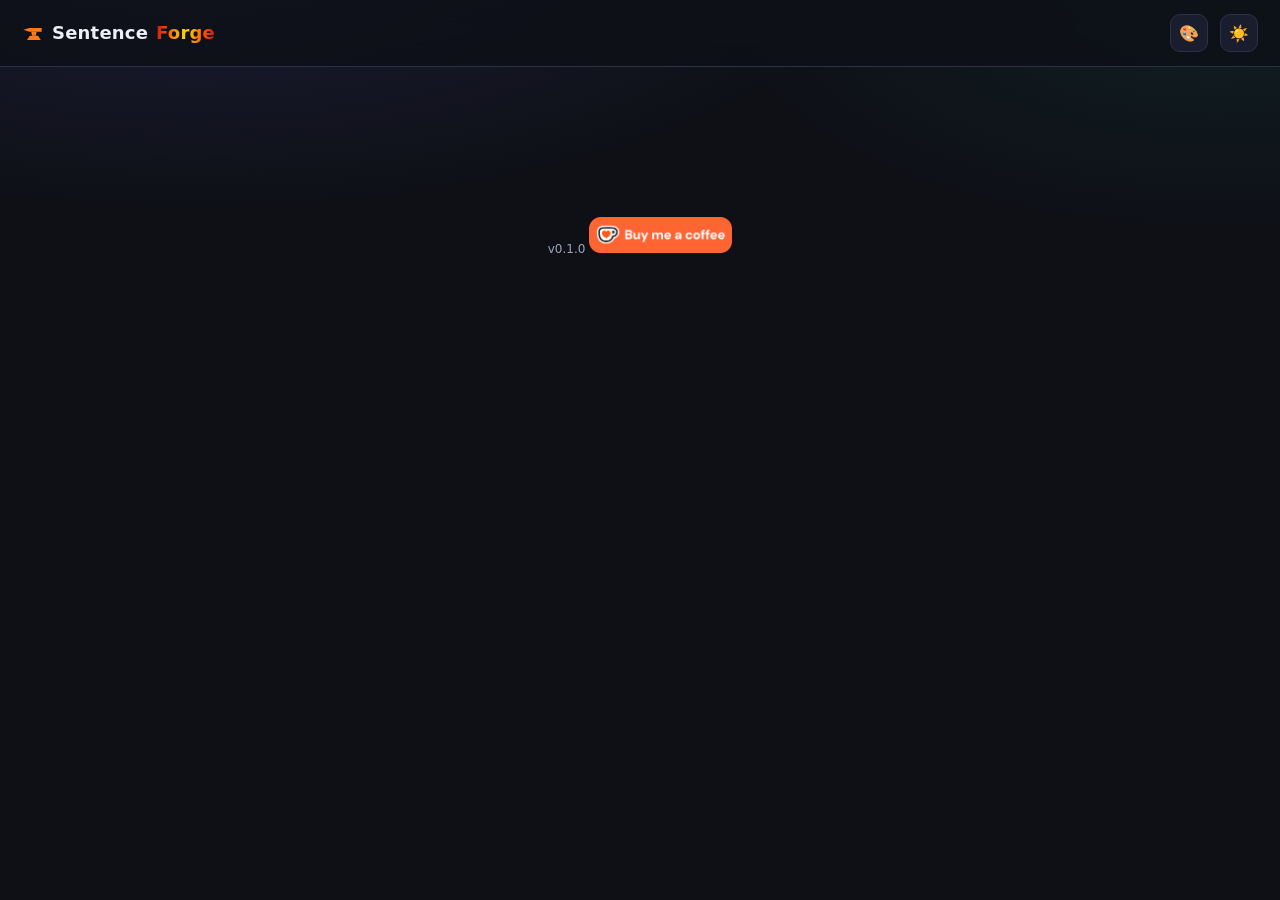
==== commit e5cf5ecc: "Library polish: in-app confirm, New/Import buttons, empty-draft prune, ko-fi to footer Closes quick-" ====
--- a/index.html
+++ b/index.html
@@ -10,14 +10,16 @@
 <body>
   <nav class="topbar">
     <a class="brand" href="#/"><svg class="anvil" viewBox="0 0 24 24" aria-hidden="true"><polygon points="1.5,8.5 8,6.5 21.5,6.5 21.5,10.5 8,10.5"/><polygon points="10,10.5 16,10.5 15,15 11,15"/><polygon points="5.5,19.5 20.5,19.5 17.5,15 8.5,15"/></svg>Sentence <em>Forge</em></a>
-    <a class="kofi" href="https://ko-fi.com/O1F623ASR1" target="_blank" rel="noopener noreferrer" title="Buy Me a Coffee at ko-fi.com"><img src="[data-uri]" alt="Buy Me a Coffee at ko-fi.com" /></a>
     <button id="palette-toggle" title="Grammar colors: default (click for color-blind-friendly)" aria-pressed="false">🎨</button>
     <button id="theme-toggle" title="Toggle light / dark theme">☀️</button>
   </nav>
 
   <main id="app"></main>
   <div id="toasts" aria-live="polite"></div>
-  <footer class="appfoot"><span data-role="version"></span></footer>
+  <footer class="appfoot">
+    <span data-role="version"></span>
+    <a class="kofi" href="https://ko-fi.com/O1F623ASR1" target="_blank" rel="noopener noreferrer" title="Buy Me a Coffee at ko-fi.com"><img src="[data-uri]" alt="Buy Me a Coffee at ko-fi.com" /></a>
+  </footer>
 
   <script src="js/labels.js"></script>
   <script src="js/tokenize.js"></script>
--- a/css/styles.css
+++ b/css/styles.css
@@ -109,12 +109,13 @@
   color: transparent;
 }
 
-.topbar .kofi {
-  margin-left: auto;
-  display: flex;
-  align-items: center;
-}
-.topbar .kofi img { height: 36px; width: auto; border: 0; display: block; }
+/* Ko-fi badge lives in the footer. Centered under the version line. */
+.appfoot .kofi { display: inline-flex; align-items: center; margin-top: 10px; }
+.appfoot .kofi img { height: 36px; width: auto; border: 0; display: block; }
+
+/* With the ko-fi badge gone from the topbar, the first toggle takes over the
+   margin-left:auto that used to keep this cluster pinned to the right edge. */
+#palette-toggle { margin-left: auto; }
 
 #theme-toggle,
 #palette-toggle {
@@ -690,6 +691,30 @@
   animation: pop-in 0.16s ease both;
 }
 
+/* ---------------- confirm modal ---------------- */
+.modal-backdrop {
+  position: fixed;
+  inset: 0;
+  z-index: 80;               /* above .topbar (40) and .gl-popover (60) */
+  display: flex;
+  align-items: center;
+  justify-content: center;
+  padding: 16px;
+  background: color-mix(in srgb, var(--bg) 55%, transparent);
+  backdrop-filter: blur(3px);
+}
+.modal {
+  background: var(--card);
+  border: 1px solid var(--line);
+  border-radius: 14px;
+  box-shadow: var(--shadow);
+  padding: 20px;
+  width: min(440px, calc(100vw - 32px));
+  animation: pop-in 0.16s ease both;
+}
+.modal-msg { margin: 0 0 16px; color: var(--text); line-height: 1.5; }
+.modal-actions { justify-content: flex-end; }
+
 .palette-target {
   font-size: 13px;
   color: var(--muted);
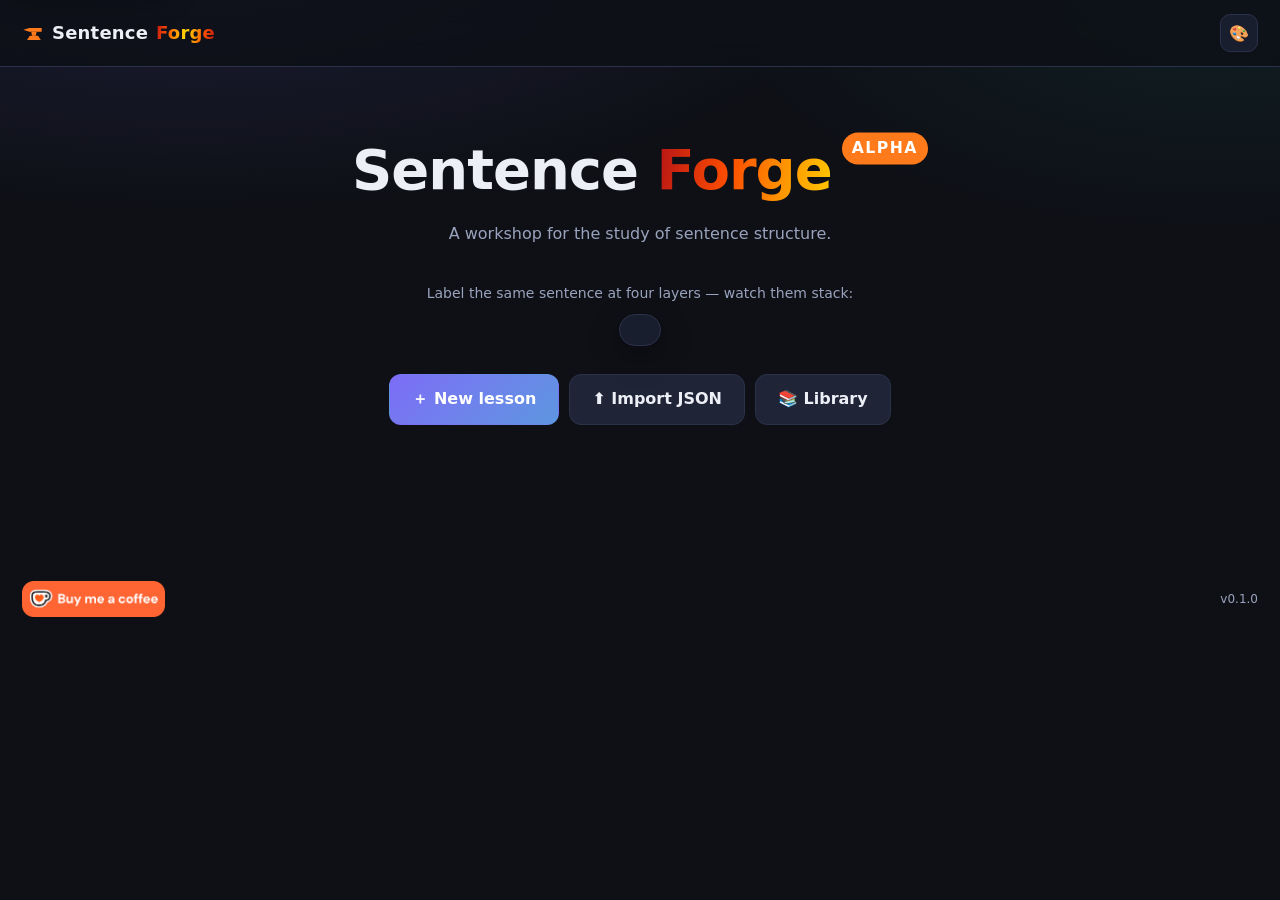
==== commit e2ee1ae9: "Assignment mode Phase 1: model, generator, and wire codec Two DOM-free modules and the spec they imp" ====
--- a/index.html
+++ b/index.html
@@ -8,6 +8,7 @@
   <link rel="stylesheet" href="css/styles.css" />
 </head>
 <body>
+  <a class="skip-link" href="#app">Skip to content</a>
   <nav class="topbar">
     <a class="brand" href="#/"><svg class="anvil" viewBox="0 0 24 24" aria-hidden="true"><polygon points="1.5,8.5 8,6.5 21.5,6.5 21.5,10.5 8,10.5"/><polygon points="10,10.5 16,10.5 15,15 11,15"/><polygon points="5.5,19.5 20.5,19.5 17.5,15 8.5,15"/></svg>Sentence <em>Forge</em></a>
     <button id="palette-toggle" title="Grammar colors: default (click for color-blind-friendly)" aria-pressed="false">🎨</button>
@@ -25,6 +26,8 @@
   <script src="js/tokenize.js"></script>
   <script src="js/store.js"></script>
   <script src="js/examples.js"></script>
+  <script src="js/assignment-model.js"></script>
+  <script src="js/assignment-codec.js"></script>
   <script src="js/render.js"></script>
   <script src="js/editor.js"></script>
   <script src="js/display.js"></script>
--- a/css/styles.css
+++ b/css/styles.css
@@ -69,6 +69,50 @@
   min-height: 100vh;
 }
 
+/* ---------------- accessibility helpers ---------------- */
+/* Visually hidden but exposed to assistive tech (screen-reader-only live
+   regions, off-screen labels). */
+.sr-only {
+  position: absolute;
+  width: 1px;
+  height: 1px;
+  padding: 0;
+  margin: -1px;
+  overflow: hidden;
+  clip: rect(0, 0, 0, 0);
+  white-space: nowrap;
+  border: 0;
+}
+
+/* Skip-to-content: off-screen until focused, so the first Tab from a cold load
+   jumps a keyboard user past the top bar into #app. */
+.skip-link {
+  position: absolute;
+  left: 12px;
+  top: -60px;
+  z-index: 100;
+  padding: 9px 16px;
+  border-radius: 10px;
+  background: var(--card);
+  color: var(--text);
+  border: 1px solid var(--line);
+  box-shadow: var(--shadow);
+  transition: top 0.15s ease;
+}
+.skip-link:focus {
+  top: 12px;
+}
+
+/* Views move focus to their heading after a route swap so assistive tech lands
+   on the new content. Those headings/containers are only focusable because we
+   add tabindex="-1", so they can never be reached by the Tab key and never need
+   a keyboard focus ring — suppress the browser's page-sized default outline on
+   that programmatic focus unconditionally. (A :not(:focus-visible) guard here
+   fails on initial load, where Chromium's focus-visible heuristic matches the
+   route-focus and paints a box around the hero h1.) Real controls reached by
+   keyboard keep their own :focus-visible ring. */
+[tabindex="-1"]:focus { outline: none; }
+
 /* ---------------- top bar ---------------- */
 .topbar {
   display: flex;
@@ -109,13 +153,18 @@
   color: transparent;
 }
 
-/* Ko-fi badge lives in the footer. Centered under the version line. */
-.appfoot .kofi { display: inline-flex; align-items: center; margin-top: 10px; }
+/* Ko-fi badge lives in the footer, pinned to the far left (see .appfoot). */
+.appfoot .kofi { display: inline-flex; align-items: center; order: -1; }
 .appfoot .kofi img { height: 36px; width: auto; border: 0; display: block; }
 
 /* With the ko-fi badge gone from the topbar, the first toggle takes over the
    margin-left:auto that used to keep this cluster pinned to the right edge. */
 #palette-toggle { margin-left: auto; }
+
+/* Theme toggle hidden for now — app is locked to dark mode. Kept in the DOM so
+   the boot listener in app.js still finds it; unhide + restore the storage read
+   to re-enable. */
+#theme-toggle { display: none; }
 
 #theme-toggle,
 #palette-toggle {
@@ -171,6 +220,10 @@
 .btn:hover { transform: translateY(-1px); border-color: var(--accent); }
 .btn:active { transform: translateY(0); }
 .btn:disabled { opacity: 0.55; cursor: default; transform: none; }
+/* .btn's own display beats the UA's [hidden]{display:none}, so a button hidden
+   from script (the pinned drawer's ✕, Full screen where the API is missing)
+   would otherwise still paint. Same reason .present-panel[hidden] exists. */
+.btn[hidden] { display: none; }
 
 .btn-primary {
   background: linear-gradient(135deg, var(--accent), color-mix(in srgb, var(--accent) 60%, var(--accent-2)));
@@ -446,7 +499,8 @@
 }
 .section-head { display: flex; align-items: center; justify-content: space-between; gap: 12px; }
 .section-head .section-title { margin-bottom: 0; }
-.appfoot { text-align: center; padding: 24px 12px; color: var(--muted); font-size: 12px; }
+/* Ko-fi badge (order:-1) at the far left, version at the far right, both centered. */
+.appfoot { display: flex; align-items: center; justify-content: space-between; padding: 24px 22px; color: var(--muted); font-size: 12px; }
 .section-sub { margin: -6px 0 12px; }
 .examples-block { margin-top: 8px; }
 .example-card { display: flex; flex-direction: column; border-style: dashed; }
@@ -853,16 +907,104 @@
 /* ====================================================================
    Present mode
    ==================================================================== */
-/* Present gets a wider column than the rest of the app so the sentence has more
-   room to breathe (and wraps less), and a trimmed bottom padding so the stage
-   can claim the height. The view is a full-height flex column whose middle —
-   the stage — is the only part that scrolls. */
-#app:has(.view-present) { max-width: 1280px; padding-bottom: 28px; }
-
+/* Present is a slide that fills the viewport exactly: the shell is locked to
+   100dvh and the STAGE CARD owns any overflow, so the chrome around it (header,
+   layer chips, panel, sentence rail) never scrolls away mid-lesson. A breakdown
+   shorter than the stage still centres like a slide with nothing to scroll; a
+   taller one scrolls inside the card. The global topbar and footer are hidden
+   here (Present has its own header row). The desktop shell lives in the
+   min-width:641px block below; the phone breakpoint (<=640px) keeps the
+   document-scroll model with a stacked switcher — there is no room there to
+   split the viewport between a stage and its chrome. */
 .view-present {
   display: flex;
   flex-direction: column;
-  min-height: calc(100vh - 120px);
+  position: relative;   /* anchor for the panel's bottom-sheet overlay */
+  min-height: calc(100vh - 120px);   /* phone/base fallback; the shell overrides it */
+}
+
+/* The presentation shell — desktop, tablet, and projector. Excludes the phone
+   fallback so the small-screen switcher can stack below the stage. */
+@media (min-width: 641px) {
+  body:has(.view-present) .topbar,
+  body:has(.view-present) .appfoot { display: none; }
+  #app:has(.view-present) { max-width: none; margin: 0; padding: 0; }
+  .view-present {
+    /* Grid, so the stage row is minmax(0, 1fr): it takes whatever height is left
+       after the header and control rows and never more. A breakdown shorter than
+       that row is centred like a slide; a taller one scrolls inside .stage. The
+       row can't grow past the viewport, so the page has nothing to scroll.
+       (Rows: present-head, present-controls, present-main; the sr-only live
+       region is position:absolute and out of flow.) */
+    display: grid;
+    grid-template-rows: auto auto minmax(0, 1fr);
+    /* Explicit minmax(0,1fr) column. A scroll container's min-content width is
+       0, so .stage's own overflow:auto now covers this too — but keep the pin:
+       the moment the stage stops scrolling (it did once), its min-content width
+       becomes the whole unwrapped sentence, which would widen this column and
+       hand the renderer a bogus "available width", so nothing would ever wrap. */
+    grid-template-columns: minmax(0, 1fr);
+    height: 100vh;        /* fallback for browsers without dvh */
+    height: 100dvh;
+    overflow: hidden;     /* the stage is the scroller, never the document */
+    /* Near-full safe width with a modest inset — no 1280px cap wasting projectors. */
+    padding: 18px clamp(16px, 3vw, 48px);
+  }
+  /* The stage card owns the overflow. scrollbar-gutter is load-bearing, not
+     cosmetic: the renderer measures this element's clientWidth to decide line
+     breaks (render.js computeLines), so a scrollbar that appears only after the
+     content is laid out would make every line ~15px too wide. Reserving the
+     gutter keeps the measured width honest whether or not it scrolls. */
+  .stage { overflow: auto; scrollbar-gutter: stable; }
+}
+/* The sentence switcher is one dot per sentence, so a long lesson makes the rail
+   intrinsically taller than the slide. Take it out of the stage row's height math
+   (absolute, pinned to that row) so a 20-sentence lesson can't stretch the row —
+   the dot strip scrolls within the rail instead, and the stage keeps the full
+   height. Prev/Next stay pinned to the rail's ends either way. */
+@media (min-width: 641px) {
+  /* The rail's width is pinned rather than intrinsic so the gutter beside it can
+     be derived: reserved padding = rail + the same 16px .present-main uses as its
+     flex gap, which makes the panel-to-rail gap match the stage-to-panel one. */
+  .present-main {
+    position: relative;
+    --nav-w: 48px;
+    padding-right: calc(var(--nav-w) + 16px);
+  }
+  .present-nav {
+    position: absolute;
+    right: 0;
+    top: 0;
+    bottom: 0;
+    width: var(--nav-w);
+    overflow: hidden;
+  }
+  /* The scrolling dot strip that lets this work is in the base `.dots` rule
+     further down — declaring it here would be overridden by that later rule.
+     See the note there. */
+  /* Fill the pinned track instead of sizing to the arrow glyph's own padding.
+     justify-content is not optional here: .btn is an inline-flex box that never
+     sets one, so at its natural width the default flex-start is invisible — but
+     stretched to 100% it parks the arrow against the left edge of the rail. */
+  .present-nav .btn-big {
+    flex: none;
+    width: 100%;
+    justify-content: center;
+    padding-left: 0;
+    padding-right: 0;
+  }
+}
+
+@media (min-width: 641px) and (max-height: 800px) {
+  /* Short landscape (720p/768p projectors): give the stage back the room the
+     header cluster would otherwise take. */
+  .view-present { padding-top: 10px; padding-bottom: 10px; }
+  .present-head, .present-controls { margin-bottom: 8px; }
+  .stage { padding: 18px 22px; }
+}
+@media (min-width: 641px) and (max-width: 1100px) {
+  /* Tablet/older projector landscape: trim the side inset. */
+  .view-present { padding-left: clamp(12px, 2vw, 24px); padding-right: clamp(12px, 2vw, 24px); }
 }
 
 /* Title and the Edit / Quiz / Full screen actions share one row: the title
@@ -886,47 +1028,92 @@
 
 /* Stage + the vertical sentence switcher sit side by side; the stage takes all
    remaining width and height, the switcher is a fixed rail on the right. */
-.present-main { display: flex; align-items: stretch; gap: 16px; flex: 1 1 auto; min-height: 0; }
+.present-main { display: flex; align-items: stretch; gap: 16px; flex: 1 1 auto; min-height: 0; min-width: 0; }
 
 .stage {
   flex: 1 1 auto;
   min-width: 0;
-  min-height: 260px;
+  min-height: 0;
   display: flex;
   flex-direction: column;
   align-items: center;
-  /* safe center: centers when it fits, falls back to start when the breakdown
-     is taller than the card so the top can't be clipped past the scroll edge. */
+  /* safe center: centers the breakdown while it fits the bounded row; when it's
+     taller, "safe" falls back to start alignment so scrolling reaches the top of
+     the diagram instead of clipping it. */
   justify-content: safe center;
   text-align: center;
   padding: 34px 30px;
-  overflow: auto;
-}
+  /* NO `overflow` here. This rule sits AFTER the >=641px shell block that sets
+     `overflow:auto`, and a media query adds no specificity — an `overflow:visible`
+     declared here silently wins and the stage stops scrolling at every desktop
+     size (it did: a too-tall breakdown was clipped by the shell's overflow:hidden
+     with no way to reach it). The phone's visible-overflow model is declared in
+     the <=640px block at the bottom of this file instead. */
+}
+/* The scroll container is focusable, so it needs a ring — and the ring doubles as
+   the affordance that says this box scrolls. */
+.stage:focus-visible { outline: 2px solid var(--accent); outline-offset: -2px; }
 .stage .gl-sentence { max-width: 100%; }
-.stage-counter {
+/* "Sentence i of N", the type badges and the reveal tip are the SLIDE's own
+   information, not the stage's — js/display.js moves them into the pinned drawer
+   so the stage is nothing but the sentence, and back into the stage below the
+   drawer breakpoint (where the panel is a hidden-while-idle sheet). Hence the
+   neutral names: these rules have to read right in both homes. */
+.slide-counter {
   font-size: 12px;
   font-weight: 800;
   letter-spacing: 1.4px;
   text-transform: uppercase;
   color: var(--muted);
-  margin-bottom: 18px;
-}
-.stage-tip { color: var(--muted); font-style: italic; margin-top: 16px; }
+}
+.stage > .slide-counter { margin-bottom: 18px; }
+/* The block owns its own gap from the sentence; the shared .type-badges rule's
+   own margin-top would otherwise double it. */
+.stage > .slide-info { margin-top: 16px; }
+.slide-info .type-badges { margin-top: 0; }
+.slide-tip { color: var(--muted); font-style: italic; }
+.slide-info .type-badges + .slide-tip { margin-top: 16px; }
 
 /* Key button reuses the pill "on" look so its pressed state reads at a glance. */
 .btn[data-act="key"].is-on { background: var(--accent-soft); border-color: var(--accent); color: var(--text); }
 
-/* The Key legend: a muted full-width band under the stage. Each shown layer is a
-   group (heading + its labels); every label is a swatch · abbr · name item, with
-   generous gaps so it stays legible on a projector. */
-.present-legend {
-  margin-top: 14px;
-  padding: 14px 18px;
-  background: var(--card-2);
-  border: 1px solid var(--line);
-  border-radius: 12px;
-  animation: view-in 0.25s ease both;
-}
+/* Key and explanations share one bounded panel. On wide screens it's a drawer
+   beside the stage: the stage shrinks to make room, so nothing is hidden and the
+   sentence switcher stays put. On narrower screens it becomes a bottom sheet (see
+   the max-width rules). It scrolls internally, so its bounds and Close control
+   always stay inside the viewport. Each shown layer in the Key is a group
+   (heading + its labels); every label is a swatch · abbr · name item. */
+/* Fade only (no translate): a vertical entry transform would briefly push the
+   drawer's bottom past the viewport edge before settling. */
+@keyframes panel-in { from { opacity: 0; } }
+.present-panel {
+  flex: 0 0 min(360px, 32vw);
+  min-width: 0;
+  display: flex;
+  flex-direction: column;
+  padding: 14px 16px;
+  overflow: hidden;
+  animation: panel-in 0.2s ease both;
+}
+.present-panel[hidden] { display: none; }
+/* The counter is a permanent strip above the heading, not part of the swappable
+   body: it is the teacher's place in the passage, so it has to survive an open
+   explanation. flex:none keeps it off the body's scroll. */
+.present-slide-meta {
+  flex: none;
+  padding-bottom: 8px;
+  margin-bottom: 10px;
+  border-bottom: 1px solid var(--line);
+}
+.present-slide-meta:empty { display: none; }
+.present-panel-head { display: flex; align-items: center; gap: 10px; margin-bottom: 10px; }
+.present-panel-title { font-size: 16px; flex: 1 1 auto; min-width: 0; }
+.present-panel-body { flex: 1 1 auto; min-height: 0; overflow: auto; text-align: left; }
+.present-panel-body .ann-details-sub { display: flex; align-items: center; gap: 8px; margin-bottom: 8px; }
+/* In the drawer the info block reads as prose down the left edge, not as a
+   centred caption the way it does under the sentence on the stage. */
+.present-panel-body .slide-info { margin-bottom: 10px; }
+.present-panel-body .type-badges { justify-content: flex-start; }
 .legend-group { display: flex; flex-wrap: wrap; align-items: baseline; gap: 10px 18px; }
 .legend-group + .legend-group { margin-top: 12px; }
 .legend-layer {
@@ -941,8 +1128,6 @@
 .legend-item { display: inline-flex; align-items: center; gap: 7px; font-size: 15px; }
 .legend-item b { font-weight: 700; }
 
-.explain { margin-top: 14px; animation: view-in 0.25s ease both; }
-
 .present-nav {
   display: flex;
   flex-direction: column;
@@ -951,32 +1136,80 @@
   gap: 18px;
   flex: none;
 }
+/* The dot strip is the only part of the rail that scrolls — Prev/Next stay
+   pinned to its ends. When the whole rail was the scroller, a lesson with enough
+   dots to outgrow it pushed ↓ Next off the bottom edge: the presenter's main
+   control, clipped inside a rail that still measured as on-screen.
+   nowrap because a second column of dots inside a 48px track isn't a fallback,
+   it's a break; the wrap belongs to the phone layout's horizontal row and is
+   restored in the <=640px block. With nowrap, align-content (wrap-only) retires
+   and align-items keeps the column on the rail's centre line.
+   Declared here rather than in the >=641px shell block above, because THIS rule
+   is later in the file and a media query adds no specificity — the properties
+   would have been silently overridden from here (they were, once). */
 .dots {
   display: flex;
   flex-direction: column;
-  flex-wrap: wrap;
-  align-content: center;
-  gap: 8px;
+  flex-wrap: nowrap;
+  align-items: center;
+  justify-content: safe center;
+  gap: 4px;
+  flex: 1 1 auto;
+  min-height: 0;
+  overflow-y: auto;
+  scrollbar-width: none;
+}
+.dots::-webkit-scrollbar { display: none; }
+/* The dot stays visually tiny (an 11px pseudo-element) but the button carries a
+   40×40 hit target for touch and keyboard — the visible layout footprint doesn't
+   grow, so the larger targets can't reintroduce overflow. */
+.dot {
+  width: 40px;
+  height: 40px;
+  border: 0;
+  background: none;
+  padding: 0;
+  cursor: pointer;
+  display: inline-flex;
+  align-items: center;
   justify-content: center;
 }
-.dot {
+.dot::before {
+  content: "";
   width: 11px;
   height: 11px;
   border-radius: 50%;
   border: 1px solid var(--line);
   background: var(--card-2);
-  cursor: pointer;
-  padding: 0;
   transition: all 0.15s ease;
 }
-.dot.is-on { background: var(--accent); border-color: var(--accent); transform: scale(1.25); }
+.dot.is-on::before { background: var(--accent); border-color: var(--accent); transform: scale(1.25); }
+
+/* Narrower than a comfortable drawer (a 360px drawer would compete with the
+   dense stage for horizontal room and get clipped): the panel becomes a
+   full-width bottom sheet anchored inside the view, bounded to the lower half
+   and scrolling internally. Covers tablet/1024px projectors down to phones. */
+@media (max-width: 1024px) {
+  .present-panel {
+    position: absolute;
+    left: 0; right: 0; bottom: 0;
+    flex-basis: auto;
+    max-height: 55%;
+    border-radius: 14px 14px 0 0;
+    z-index: 5;
+  }
+}
 
 /* Full screen: the view leaves #app's centered column, so it supplies its own
-   backdrop and padding. The stage still owns the scroll. */
+   backdrop and padding. Same model as the windowed shell — it fills the screen
+   and the stage card scrolls a too-tall breakdown. */
 .view-present.is-fullscreen {
   background: var(--bg);
   padding: 26px 40px;
   min-height: 0;
+  height: 100vh;
+  height: 100dvh;
+  overflow: hidden;
 }
 
 /* ====================================================================
@@ -1118,10 +1351,26 @@
   .hero p br { display: none; }
 
   /* Not enough width for a side rail: drop the switcher below the stage, laid
-     out horizontally again, and let the page scroll rather than the stage. */
+     out horizontally again, and let the page scroll rather than the stage (a
+     phone viewport can't spare the height to split between a stage and its
+     chrome). The shared panel returns to normal block flow instead of a fixed
+     bottom sheet. The >=641px shell rules — locked height, stage overflow,
+     pinned rail width — never apply here. */
   .view-present { min-height: 0; }
+  /* The document is the scroller here, so the card must not clip or trap a tall
+     breakdown. Declared in this block rather than on the base .stage rule, which
+     sits after the >=641px shell and would override it at every size. */
+  .stage { overflow: visible; }
   .present-main { flex-direction: column; }
-  .stage { overflow: visible; }
   .present-nav { flex-direction: row; margin-top: 4px; }
-  .dots { flex-direction: row; flex-wrap: wrap; }
-}
+  /* Back to a wrapping horizontal strip that grows the page instead of scrolling
+     inside a rail — there is no rail down here. */
+  .dots {
+    flex: none;
+    flex-direction: row;
+    flex-wrap: wrap;
+    justify-content: center;
+    overflow: visible;
+  }
+  .present-panel { position: static; max-height: none; margin-top: 12px; }
+}
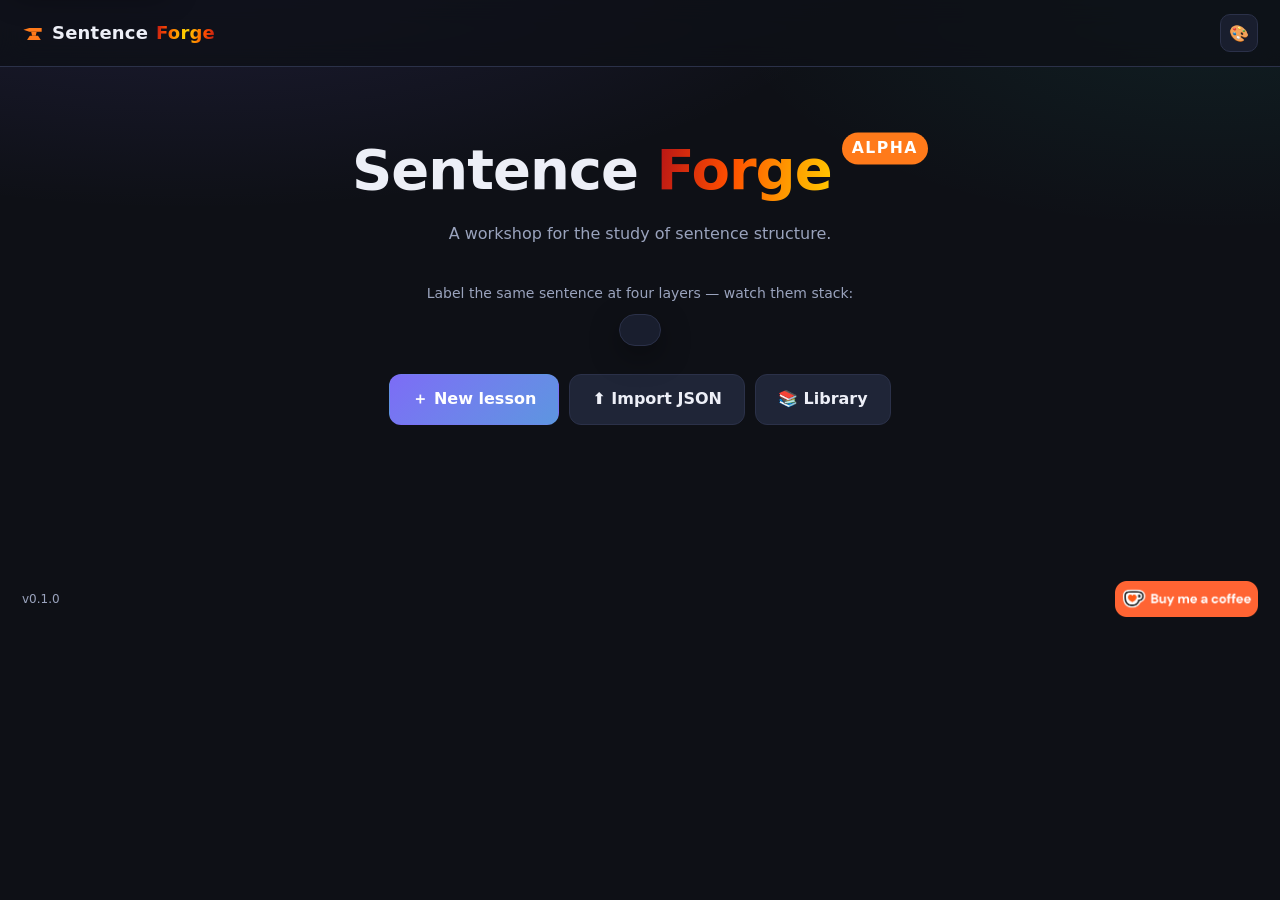
==== commit 2b3739c8: "Assignment mode Phases 2-3: the builder view and the two print surfaces Phase 2 (order 008) put a fr" ====
--- a/index.html
+++ b/index.html
@@ -28,6 +28,7 @@
   <script src="js/examples.js"></script>
   <script src="js/assignment-model.js"></script>
   <script src="js/assignment-codec.js"></script>
+  <script src="js/assignment.js"></script>
   <script src="js/render.js"></script>
   <script src="js/editor.js"></script>
   <script src="js/display.js"></script>
--- a/css/styles.css
+++ b/css/styles.css
@@ -122,6 +122,7 @@
   position: sticky;
   top: 0;
   z-index: 40;
+  -webkit-backdrop-filter: blur(12px);   /* Safari < 18 needs the prefix */
   backdrop-filter: blur(12px);
   background: color-mix(in srgb, var(--bg) 78%, transparent);
   border-bottom: 1px solid var(--line);
@@ -153,8 +154,8 @@
   color: transparent;
 }
 
-/* Ko-fi badge lives in the footer, pinned to the far left (see .appfoot). */
-.appfoot .kofi { display: inline-flex; align-items: center; order: -1; }
+/* Ko-fi badge lives in the footer, pinned to the far right (see .appfoot). */
+.appfoot .kofi { display: inline-flex; align-items: center; }
 .appfoot .kofi img { height: 36px; width: auto; border: 0; display: block; }
 
 /* With the ko-fi badge gone from the topbar, the first toggle takes over the
@@ -483,6 +484,24 @@
 }
 .lesson-card { display: flex; flex-direction: column; transition: transform 0.15s ease, border-color 0.15s ease; }
 .lesson-card:hover { transform: translateY(-3px); border-color: var(--accent); }
+.add-lesson-card {
+  align-items: center;
+  justify-content: center;
+  text-align: center;
+  border-style: dashed;
+  cursor: pointer;
+  min-height: 180px;
+}
+.add-lesson-card:hover,
+.add-lesson-card:focus-visible {
+  border-style: solid;
+  border-color: var(--accent);
+  transform: translateY(-3px);
+  outline: none;
+}
+.add-lesson-card .empty-anvil { margin-bottom: 12px; }
+.add-lesson-card h3 { color: var(--accent); }
+.add-lesson-card .lesson-desc { max-width: 260px; }
 .lesson-card h3 { font-size: 18px; }
 .lesson-desc { color: var(--muted); font-size: 13px; margin-top: 4px; flex: 0; }
 .lesson-meta { display: flex; gap: 6px; color: var(--muted); font-size: 13px; margin-top: 10px; }
@@ -499,7 +518,7 @@
 }
 .section-head { display: flex; align-items: center; justify-content: space-between; gap: 12px; }
 .section-head .section-title { margin-bottom: 0; }
-/* Ko-fi badge (order:-1) at the far left, version at the far right, both centered. */
+/* Version at the far left, Ko-fi badge at the far right, both centered. */
 .appfoot { display: flex; align-items: center; justify-content: space-between; padding: 24px 22px; color: var(--muted); font-size: 12px; }
 .section-sub { margin: -6px 0 12px; }
 .examples-block { margin-top: 8px; }
@@ -755,6 +774,7 @@
   justify-content: center;
   padding: 16px;
   background: color-mix(in srgb, var(--bg) 55%, transparent);
+  -webkit-backdrop-filter: blur(3px);   /* Safari < 18 needs the prefix */
   backdrop-filter: blur(3px);
 }
 .modal {
@@ -978,6 +998,12 @@
     bottom: 0;
     width: var(--nav-w);
     overflow: hidden;
+    /* Prev/Next are pinned to the rail's ends and every .btn lifts 1px on hover
+       (transform: translateY(-1px)); flush against this overflow:hidden edge the
+       top button's lift was clipped. The padding keeps the lift inside the clip
+       box. The dot strip does its own scrolling, so the rail never overflows. */
+    padding-top: 2px;
+    padding-bottom: 2px;
   }
   /* The scrolling dot strip that lets this work is in the base `.dots` rule
      further down — declaring it here would be overridden by that later rule.
@@ -1342,6 +1368,129 @@
 @keyframes fall {
   to { transform: translateY(110vh) rotate(360deg); opacity: 0.4; }
 }
+
+/* ====================================================================
+   Assignment mode (builder + student preview)
+   ==================================================================== */
+/* Controls on the left, live preview on the right; one column below 900px so
+   the preview follows the controls that produced it. */
+.assign-main {
+  display: grid;
+  grid-template-columns: minmax(0, 360px) minmax(0, 1fr);
+  gap: 18px;
+  align-items: start;
+}
+@media (max-width: 900px) {
+  .assign-main { grid-template-columns: minmax(0, 1fr); }
+}
+
+/* Clears the sticky top bar, which sits above this card in the stacking order. */
+.assign-controls { position: sticky; top: 74px; }
+.assign-h {
+  font-size: 13px;
+  font-weight: 800;
+  letter-spacing: 0.6px;
+  text-transform: uppercase;
+  color: var(--muted);
+  margin: 20px 0 8px;
+}
+.assign-h-row { display: flex; align-items: center; gap: 10px; }
+.assign-h-row .assign-h { margin-bottom: 8px; }
+.assign-controls > .assign-h:first-child { margin-top: 0; }
+
+.assign-field { display: block; margin-bottom: 12px; }
+.assign-label { display: block; font-size: 13px; color: var(--muted); margin-bottom: 4px; }
+.assign-input {
+  width: 100%;
+  background: var(--bg-soft);
+  border: 1px solid var(--line);
+  border-radius: 10px;
+  color: var(--text);
+  font: inherit;
+  font-size: 15px;
+  padding: 9px 12px;
+  outline: none;
+}
+.assign-input:focus { border-color: var(--accent); }
+
+/* Sentence pills carry their number and an opening snippet, so a teacher picks
+   sentences by what they say, not by counting. */
+.assign-sent-pill { max-width: 100%; gap: 8px; }
+.assign-sent-num { color: var(--accent); }
+.assign-sent-text {
+  font-weight: 500;
+  font-size: 13px;
+  overflow: hidden;
+  text-overflow: ellipsis;
+  white-space: nowrap;
+}
+
+.assign-reasons:not(:empty) { margin-top: 8px; }
+.assign-reason { margin: 2px 0; }
+.assign-warn { color: var(--accent-2); }
+.assign-note { color: var(--muted); }
+
+.assign-preview .section-title { margin-top: 0; }
+.assign-status { min-height: 18px; }
+.assign-sheet-host { margin-top: 10px; }
+
+/* The sheet is deliberately paper-like: light-on-dark chrome everywhere else,
+   but this is a preview of something that gets printed and written on. */
+.assign-sheet { font-size: 15px; line-height: 1.6; }
+.assign-sheet-title { font-size: 20px; font-weight: 800; margin-bottom: 6px; }
+.assign-sheet-directions { color: var(--muted); margin-bottom: 14px; }
+.assign-sheet-h {
+  font-size: 12px;
+  font-weight: 800;
+  letter-spacing: 0.8px;
+  text-transform: uppercase;
+  color: var(--muted);
+  margin-bottom: 6px;
+}
+
+.assign-wordbank {
+  border: 1px dashed var(--line);
+  border-radius: 12px;
+  padding: 10px 14px;
+  margin-bottom: 16px;
+}
+.assign-bank { display: flex; flex-wrap: wrap; gap: 6px 14px; list-style: none; }
+.assign-bank-item { font-weight: 600; }
+
+.assign-passage { margin-bottom: 18px; }
+.assign-group { margin-bottom: 22px; }
+.assign-sentence { display: flex; gap: 8px; margin-bottom: 8px; }
+.assign-sentence-num { font-weight: 800; color: var(--accent); flex: none; }
+
+/* Word numbers are a support, not part of the sentence: small, raised, and
+   never allowed to break a word away from its own number. */
+.assign-token { white-space: nowrap; }
+.assign-tnum { font-size: 10px; color: var(--muted); margin-right: 1px; }
+/* Brackets are literal text and the mark is bold + underlined, so an identify
+   target survives grayscale printing, photocopying, and a stylesheet that never
+   loads. Color is decoration here, never the signal. The underline lives on the
+   whole run (spaces included) so it reads as one span, not one stub per word. */
+.assign-mark { text-decoration: underline; text-underline-offset: 3px; }
+.assign-bracket { color: var(--accent); }
+
+.assign-questions { display: flex; flex-direction: column; gap: 14px; }
+.assign-question { break-inside: avoid; }
+.assign-q-head { display: flex; gap: 8px; }
+.assign-q-num { font-weight: 800; color: var(--accent); flex: none; }
+.assign-q-mark {
+  margin: 6px 0 0 24px;
+  padding: 6px 10px;
+  background: var(--bg-soft);
+  border-radius: 8px;
+}
+.assign-lines { margin: 6px 0 0 24px; }
+.assign-line { border-bottom: 1px solid var(--line); height: 26px; }
+
+.assign-empty { margin-top: 12px; }
+
+/* The two print buttons close the controls column; the note under them explains
+   Save-as-PDF and that the key is a separate sheet. */
+.assign-print-row { margin: 14px 0 8px; }
 
 /* ---------------- small screens ---------------- */
 @media (max-width: 640px) {
@@ -1374,3 +1523,146 @@
   }
   .present-panel { position: static; max-height: none; margin-top: 12px; }
 }
+
+/* ====================================================================
+   Print — the student worksheet and the teacher answer key
+   ====================================================================
+   Two purpose-built documents, not the app with its chrome hidden. The builder
+   mounts one into #print-root, prints it, and removes it on `afterprint`.
+
+   Three rules run through everything below:
+     1. Never rely on background-color printing. A school printer with
+        backgrounds off must still produce a usable sheet, so every cue here is
+        text, a border, or a font weight.
+     2. No `@page { size: … }`. Fixing Letter makes an A4 printer scale or clip;
+        margins alone come out right on both.
+     3. The sheet classes are shared with the on-screen preview, so print
+        recolors them by REDEFINING the theme variables on .print-doc rather
+        than by overriding rule by rule. The dark theme's --muted and --line are
+        near-invisible on paper; one place fixes all of them. */
+
+/* Mounted only while a print is in flight, and never visible on screen. */
+#print-root { display: none; }
+
+@media print {
+  @page { margin: 0.6in; }
+
+  /* Only the print document prints — no navigation, no editing controls, no
+     builder. `body > :not(#print-root)` is the whole of the app chrome. */
+  html[data-print] body > :not(#print-root) { display: none !important; }
+  html[data-print] #print-root { display: block; }
+  html[data-print] body {
+    background: #fff;
+    background-image: none;
+    color: #000;
+    min-height: 0;
+  }
+
+  .print-doc {
+    --text: #000;
+    --muted: #333;
+    --line: #000;
+    --bg-soft: transparent;
+    --accent: #2f2a7a;      /* dark enough to read on a mid-tone laser print */
+    --accent-2: #0f5f57;
+    color: #000;
+    font-size: 11pt;
+    line-height: 1.45;
+    orphans: 2;
+    widows: 2;
+  }
+  /* Grayscale: the accents go black. Nothing is lost — an identify target is
+     marked with literal brackets, bold, and an underline. */
+  .print-doc[data-color-mode="grayscale"] { --accent: #000; --accent-2: #000; }
+
+  .print-head {
+    border-bottom: 1pt solid #000;
+    padding-bottom: 8pt;
+    margin-bottom: 12pt;
+  }
+  .print-title { font-size: 16pt; font-weight: 800; line-height: 1.25; }
+  .print-directions { margin-top: 5pt; }
+
+  /* Name / Class / Date are ruled lines on paper. Nothing types into them. */
+  .print-fields { display: flex; gap: 16pt; margin-top: 12pt; break-inside: avoid; }
+  .print-field { display: flex; align-items: baseline; gap: 6pt; flex: 1 1 auto; }
+  .print-field-label {
+    font-size: 8.5pt;
+    font-weight: 800;
+    letter-spacing: 0.6pt;
+    text-transform: uppercase;
+    flex: none;
+  }
+  .print-rule { flex: 1 1 auto; border-bottom: 0.75pt solid #000; height: 15pt; }
+
+  .print-foot {
+    margin-top: 20pt;
+    padding-top: 5pt;
+    border-top: 0.75pt solid #666;
+    font-size: 8pt;
+    color: #333;
+  }
+
+  /* The answer key's marking. A repeated per-page header needs either a
+     position:fixed running head (which overlaps the body on page 2 in every
+     browser that repeats it) or a table thead wrapper; neither is reliable
+     enough to bet a "do not distribute" on. So: an unmissable banner at the top
+     — the fallback the plan calls for — plus document.title, which Chrome/Edge
+     and Firefox print in the page header on EVERY page when headers are on. */
+  .print-banner {
+    border: 2pt solid #000;
+    padding: 6pt 10pt;
+    margin-bottom: 12pt;
+    font-size: 12.5pt;
+    font-weight: 800;
+    letter-spacing: 0.8pt;
+    text-align: center;
+    text-transform: uppercase;
+  }
+
+  /* ---- the shared sheet body, on paper ---- */
+  .print-body { font-size: inherit; line-height: inherit; }
+  .print-doc .assign-passage { margin-bottom: 14pt; }
+  .print-doc .assign-group { margin-bottom: 16pt; }
+  .print-doc .assign-sentence { margin-bottom: 6pt; }
+  /* Wrap long sentences rather than reusing Present's projector assumptions:
+     the flex child must be allowed to shrink before its text can wrap. */
+  .print-doc .assign-text { min-width: 0; overflow-wrap: break-word; }
+  /* Block flow, not the preview's flex column. `break-inside` on a question is
+     what keeps a prompt with its answer space, and Chrome honours it either way
+     (measured: a stress fixture of 0.6-page questions pages identically as flex
+     or as blocks, and one page shorter with the rule removed). Blocks are the
+     better-fragmented path in other engines and nothing here needs flex — the
+     gap becomes a margin and the questions stack the same. */
+  .print-doc .assign-questions { display: block; }
+  .print-doc .assign-question + .assign-question { margin-top: 12pt; }
+  .print-doc .assign-question,
+  .print-doc .assign-sentence,
+  .print-doc .assign-wordbank { break-inside: avoid; page-break-inside: avoid; }
+  .print-doc .assign-wordbank { border: 1pt dashed #000; padding: 8pt 12pt; }
+  .print-doc .assign-tnum { font-size: 7pt; }
+  /* The preview tints this block; on paper it becomes a rule, which prints
+     whether or not backgrounds do. */
+  .print-doc .assign-q-mark {
+    border-left: 2pt solid #000;
+    border-radius: 0;
+    padding: 2pt 0 2pt 8pt;
+    margin: 5pt 0 0 18pt;
+  }
+  .print-doc .assign-lines { margin: 5pt 0 0 18pt; }
+  .print-doc .assign-line { border-bottom: 0.75pt solid #000; height: 26pt; }
+
+  /* ---- answer key entries ---- */
+  .print-answer { margin: 4pt 0 0 18pt; }
+  .print-answer-label {
+    font-size: 8.5pt;
+    font-weight: 800;
+    letter-spacing: 0.6pt;
+    text-transform: uppercase;
+  }
+  .print-accepted { list-style: none; margin: 2pt 0; }
+  .print-accepted-item { font-weight: 700; }
+  .print-accepted-item::before { content: "• "; }
+  .print-source { display: block; font-size: 9pt; color: #333; }
+  .print-note { font-size: 9pt; font-style: italic; margin-top: 2pt; color: #333; }
+}
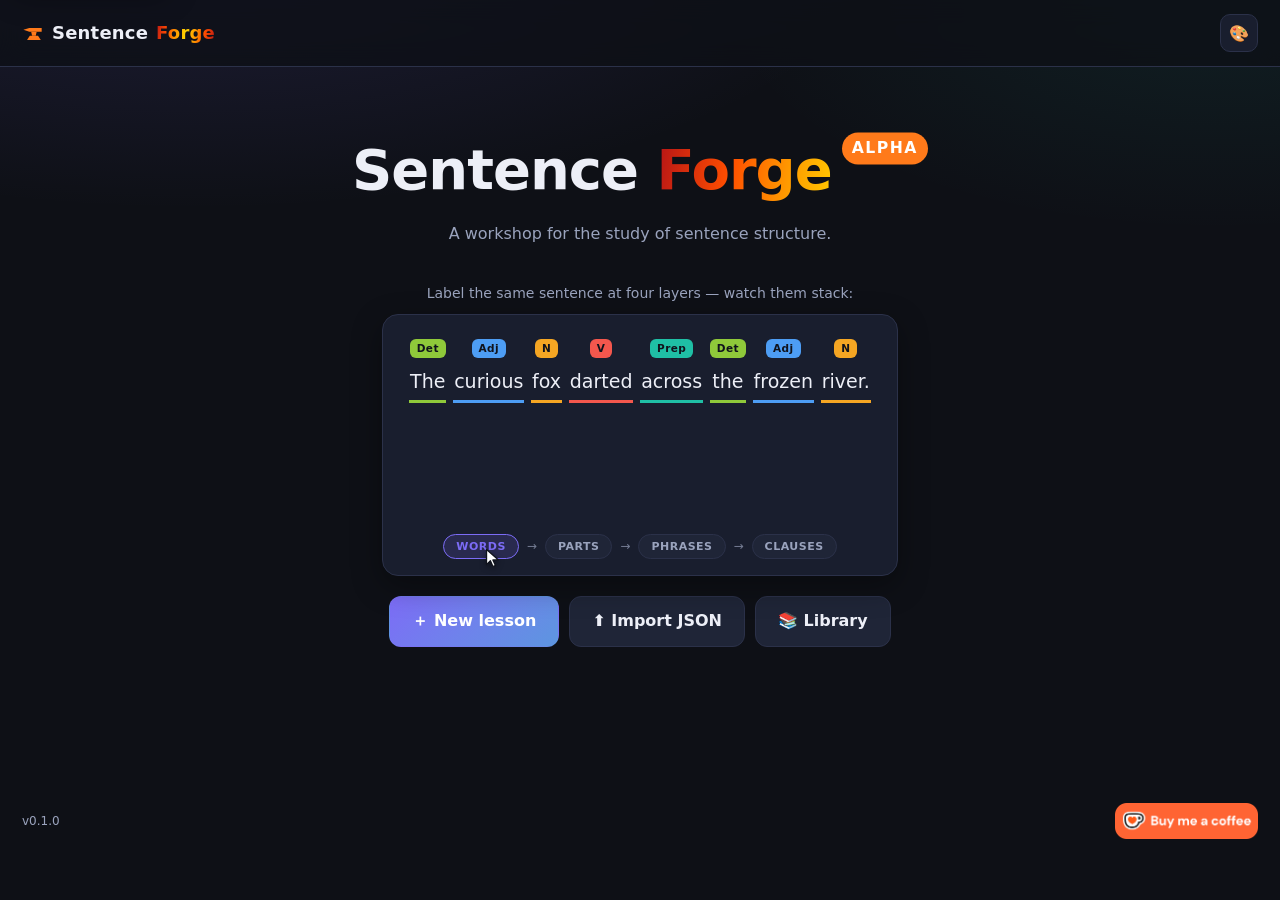
==== commit 76978bae: "Land S5: delivery channels — print, file, and link behind one interface The last of the five platfor" ====
--- a/index.html
+++ b/index.html
@@ -28,6 +28,7 @@
   <script src="js/examples.js"></script>
   <script src="js/assignment-model.js"></script>
   <script src="js/assignment-codec.js"></script>
+  <script src="js/assignment-channels.js"></script>
   <script src="js/assignment.js"></script>
   <script src="js/render.js"></script>
   <script src="js/editor.js"></script>
--- a/css/styles.css
+++ b/css/styles.css
@@ -1488,9 +1488,29 @@
 
 .assign-empty { margin-top: 12px; }
 
-/* The two print buttons close the controls column; the note under them explains
-   Save-as-PDF and that the key is a separate sheet. */
-.assign-print-row { margin: 14px 0 8px; }
+/* ---------------- delivery channels (seam S5) ----------------
+   One row per channel in wjt.assignmentChannels.ORDER, closing the controls
+   column. `data-state` is the CHANNEL's answer, never a protocol check in the
+   view: ready | blocked | planned | unavailable. A row that can't be used is
+   dimmed but still readable — the reason underneath is the point of showing it
+   at all, so it must never be styled into invisibility. */
+.assign-channels { display: flex; flex-direction: column; gap: 12px; }
+.assign-channel {
+  border: 1px solid var(--line);
+  border-radius: 12px;
+  padding: 10px 12px;
+}
+.assign-channel[data-state="unavailable"],
+.assign-channel[data-state="planned"] { background: var(--bg-soft); }
+.assign-channel-name { display: block; font-size: 15px; }
+.assign-channel-what { margin: 2px 0 0; }
+.assign-channel-size { margin: 6px 0 0; font-size: 13px; }
+/* A size that reads as a refusal gets the same colour as the pool warnings. */
+.assign-channel[data-state="blocked"] .assign-channel-size { color: var(--accent-2); }
+.assign-channel-actions { margin-top: 10px; }
+.assign-channel-why { margin: 8px 0 0; }
+.assign-channel-size:empty,
+.assign-channel-why:empty { display: none; }
 
 /* ---------------- small screens ---------------- */
 @media (max-width: 640px) {
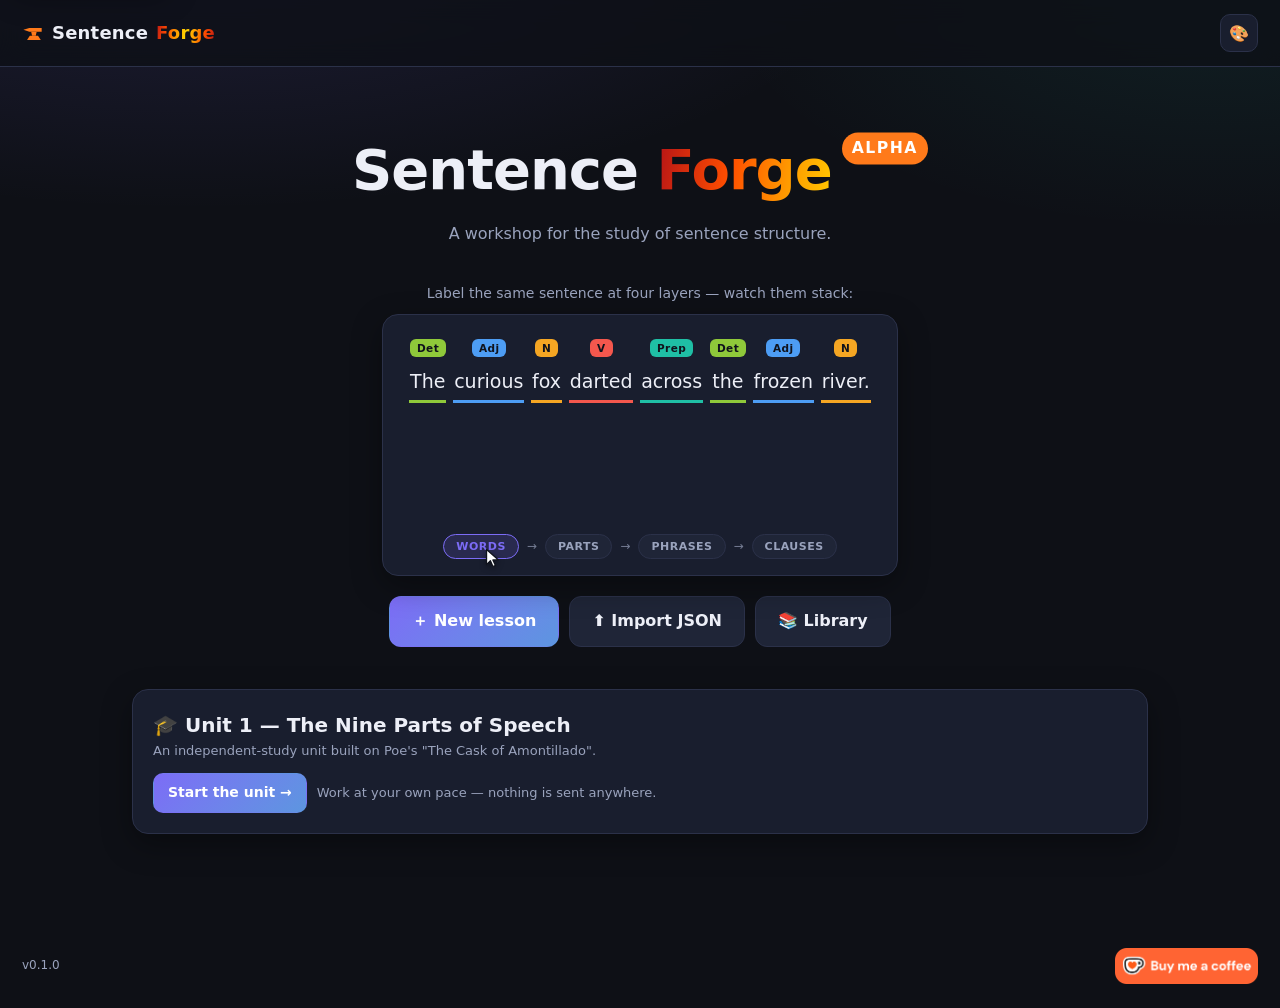
==== commit 39395514: "Land Unit 1: a self-paced student unit on the nine parts of speech The first thing in this app that " ====
--- a/index.html
+++ b/index.html
@@ -30,10 +30,14 @@
   <script src="js/assignment-codec.js"></script>
   <script src="js/assignment-channels.js"></script>
   <script src="js/assignment.js"></script>
+  <!-- Study mode: the engine, then the unit content that registers against it. -->
+  <script src="js/study-model.js"></script>
+  <script src="js/unit-pos.js"></script>
   <script src="js/render.js"></script>
   <script src="js/editor.js"></script>
   <script src="js/display.js"></script>
   <script src="js/quiz.js"></script>
+  <script src="js/study.js"></script>
   <script src="js/app.js"></script>
 </body>
 </html>
--- a/css/styles.css
+++ b/css/styles.css
@@ -1561,6 +1561,108 @@
         than by overriding rule by rule. The dark theme's --muted and --line are
         near-invisible on paper; one place fixes all of them. */
 
+/* ====================================================================
+   Study mode — a self-paced student unit (js/study.js)
+   ====================================================================
+   The question screens deliberately reuse the .quiz-* chrome: a question here
+   IS a quiz question, and reusing it keeps them identical everywhere. Only the
+   unit map and the teach screens need styles of their own. */
+
+.study-head { display: flex; align-items: flex-start; gap: 12px; flex-wrap: wrap; margin-bottom: 14px; }
+.study-head h2 { font-size: 24px; }
+.study-head > div { flex: 1; min-width: 240px; }
+
+.study-intro p { max-width: 62ch; }
+.study-source { margin-top: 8px; font-style: italic; }
+.study-promo { margin-top: 22px; }
+.study-promo h2 { font-size: 20px; }
+
+.study-cluster { margin-top: 26px; }
+
+/* One column per stop, wrapping. Cards stay the same height in a row so the
+   path reads as a sequence rather than a ragged pile. */
+.study-stops {
+  display: grid;
+  grid-template-columns: repeat(auto-fill, minmax(240px, 1fr));
+  gap: 12px;
+  margin-top: 10px;
+}
+
+.study-stop {
+  display: flex;
+  gap: 12px;
+  padding: 14px;
+  border: 1px solid var(--line);
+  border-radius: 12px;
+  background: var(--card);
+  color: inherit;
+  text-decoration: none;
+  transition: transform 0.15s ease, border-color 0.15s ease;
+}
+a.study-stop:hover { transform: translateY(-3px); border-color: var(--accent); }
+.study-stop p { margin: 4px 0 0; }
+
+.study-stop-n {
+  flex: 0 0 32px;
+  height: 32px;
+  display: grid;
+  place-items: center;
+  border-radius: 50%;
+  background: var(--card-2);
+  border: 1px solid var(--line);
+  font-weight: 800;
+  font-size: 14px;
+}
+.study-stop-body { min-width: 0; }
+.study-stop-state { font-size: 12px; font-weight: 700; color: var(--muted); }
+
+.study-stop.is-done { border-color: color-mix(in srgb, var(--ok) 45%, var(--line)); }
+.study-stop.is-done .study-stop-n {
+  background: color-mix(in srgb, var(--ok) 22%, var(--card-2));
+  border-color: var(--ok);
+  color: var(--ok);
+}
+.study-stop.is-done .study-stop-state { color: var(--ok); }
+
+/* The one place a student should look next. */
+.study-stop.is-next { border-color: var(--accent); box-shadow: 0 0 0 2px color-mix(in srgb, var(--accent) 28%, transparent); }
+.study-stop.is-next .study-stop-n { background: var(--accent); border-color: var(--accent); color: #fff; }
+
+.study-stop.is-todo { opacity: 0.55; cursor: default; border-style: dashed; }
+
+/* A teach screen has no sentence and a question has no prose, so both of these
+   containers are empty half the time — and .quiz-stage carries its own padding
+   and background, which would otherwise render as an empty box. */
+.study-body:empty,
+.view-study .quiz-stage:empty { display: none; }
+
+/* ---- teach screens ---- */
+.study-body { max-width: 68ch; }
+.study-body p { margin-top: 10px; }
+.study-body i { color: var(--muted); }
+
+.study-labels {
+  display: grid;
+  grid-template-columns: repeat(auto-fill, minmax(260px, 1fr));
+  gap: 10px;
+  margin-top: 16px;
+}
+.study-label {
+  padding: 12px;
+  border: 1px solid var(--line);
+  border-radius: 10px;
+  background: var(--card-2);
+}
+.study-label-head { display: flex; align-items: center; gap: 8px; flex-wrap: wrap; }
+.study-label p { margin: 6px 0 0; font-size: 14px; }
+.study-label-eg { color: var(--muted); font-style: italic; }
+.study-label-id { font-size: 11px; color: var(--muted); }
+
+/* Question options carry prose (with <i> and <b>), so they need to wrap rather
+   than sit on one line like a bare label name. */
+.study-choice { text-align: left; white-space: normal; max-width: 100%; }
+.study-stop-label { margin-left: auto; }
+
 /* Mounted only while a print is in flight, and never visible on screen. */
 #print-root { display: none; }
 
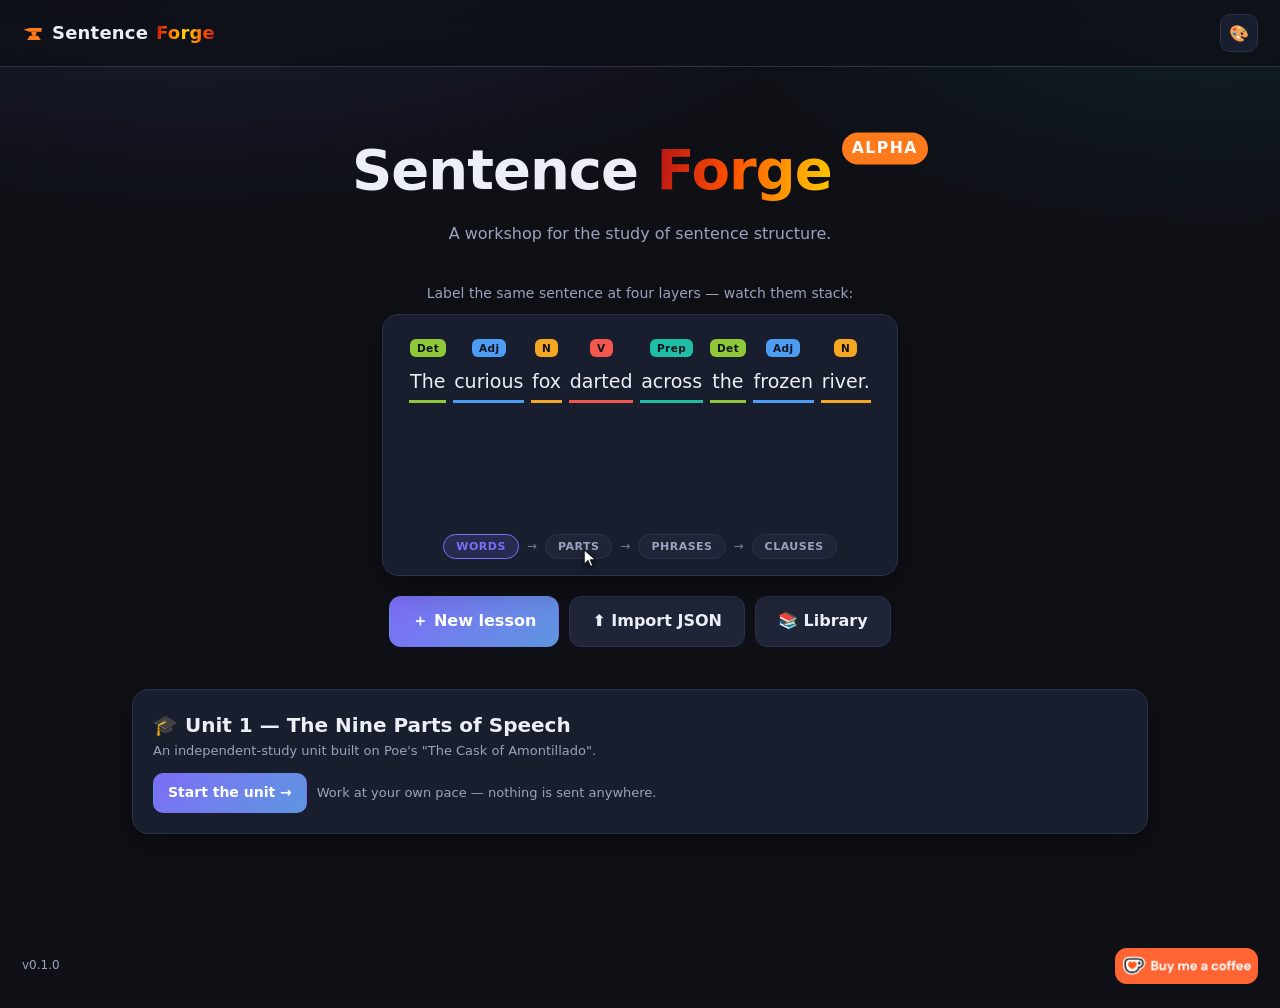
==== commit 2f286965: "Finish Unit 1: the capstone, the sort step, and the split of unit-pos.js Phase 3 of plans/proposals/" ====
--- a/index.html
+++ b/index.html
@@ -30,9 +30,18 @@
   <script src="js/assignment-codec.js"></script>
   <script src="js/assignment-channels.js"></script>
   <script src="js/assignment.js"></script>
-  <!-- Study mode: the engine, then the unit content that registers against it. -->
+  <!-- Study mode: the engine, then the unit content that registers against it.
+       THE ORDER OF THE unit-pos-* TAGS IS THE ORDER OF THE UNIT MAP — each one
+       appends its stops to the array unit-pos.js already registered. Reorder
+       them and the unit reorders; tools/smoke-test.js fails if they are not
+       numbered 0…14 in sequence. -->
   <script src="js/study-model.js"></script>
   <script src="js/unit-pos.js"></script>
+  <script src="js/unit-pos-a.js"></script>
+  <script src="js/unit-pos-b.js"></script>
+  <script src="js/unit-pos-c.js"></script>
+  <script src="js/unit-pos-d.js"></script>
+  <script src="js/unit-pos-capstone.js"></script>
   <script src="js/render.js"></script>
   <script src="js/editor.js"></script>
   <script src="js/display.js"></script>
--- a/css/styles.css
+++ b/css/styles.css
@@ -1663,6 +1663,74 @@
 .study-choice { text-align: left; white-space: normal; max-width: 100%; }
 .study-stop-label { margin-left: auto; }
 
+/* ---- the `sort` step ----
+   Tap to assign, never drag: the words and the buckets are two flat rows of
+   real buttons, and a word chip STAYS PUT when it is placed — where it went
+   shows on the chip. That is deliberate on three counts: no drag on a tablet
+   (pilot.md), no focus lost to a re-parented element, and no answer conveyed
+   by position. Colour here is decoration on top of the chip's own text tag. */
+.sort-words,
+.sort-buckets {
+  display: flex;
+  flex-wrap: wrap;
+  gap: 8px;
+}
+.sort-buckets { margin-top: 14px; }
+.sort-status { margin-top: 12px; min-height: 1.2em; }
+
+.sort-word,
+.sort-bucket {
+  display: inline-flex;
+  align-items: center;
+  gap: 8px;
+  padding: 8px 12px;
+  border: 2px solid var(--c, var(--line));
+  border-radius: 10px;
+  background: var(--card-2);
+  color: inherit;
+  font: inherit;
+  cursor: pointer;
+}
+.sort-word:hover:not(:disabled),
+.sort-bucket:hover:not(:disabled) { border-color: var(--accent); }
+
+.sort-word-tag {
+  font-size: 11px;
+  font-weight: 700;
+  text-transform: uppercase;
+  letter-spacing: 0.03em;
+  color: var(--muted);
+}
+.sort-word.is-placed .sort-word-tag { color: var(--c, var(--muted)); }
+.sort-word.is-picked {
+  border-color: var(--accent);
+  box-shadow: 0 0 0 3px color-mix(in srgb, var(--accent) 30%, transparent);
+}
+.sort-word.is-right { border-color: var(--ok); }
+.sort-word.is-wrong { border-color: var(--danger); border-style: dashed; }
+.sort-word:disabled,
+.sort-bucket:disabled { cursor: default; opacity: 1; }
+
+.sort-bucket { font-weight: 700; }
+.sort-bucket-n { font-weight: 800; color: var(--muted); min-width: 1ch; }
+
+/* ---- results by cluster (the capstone) ----
+   One row per cluster with a way back into it, because that is the only thing a
+   thirty-question score is actionable as. */
+.cluster-report { display: grid; gap: 8px; margin-top: 10px; text-align: left; }
+.cluster-row {
+  display: flex;
+  align-items: center;
+  gap: 12px;
+  padding: 10px 14px;
+  border: 1px solid var(--line);
+  border-radius: 10px;
+  background: var(--card-2);
+}
+.cluster-row > div:first-child { flex: 1; min-width: 0; }
+.cluster-row.is-clean { border-color: color-mix(in srgb, var(--ok) 45%, var(--line)); }
+.cluster-tick { color: var(--ok); font-weight: 800; }
+
 /* Mounted only while a print is in flight, and never visible on screen. */
 #print-root { display: none; }
 
